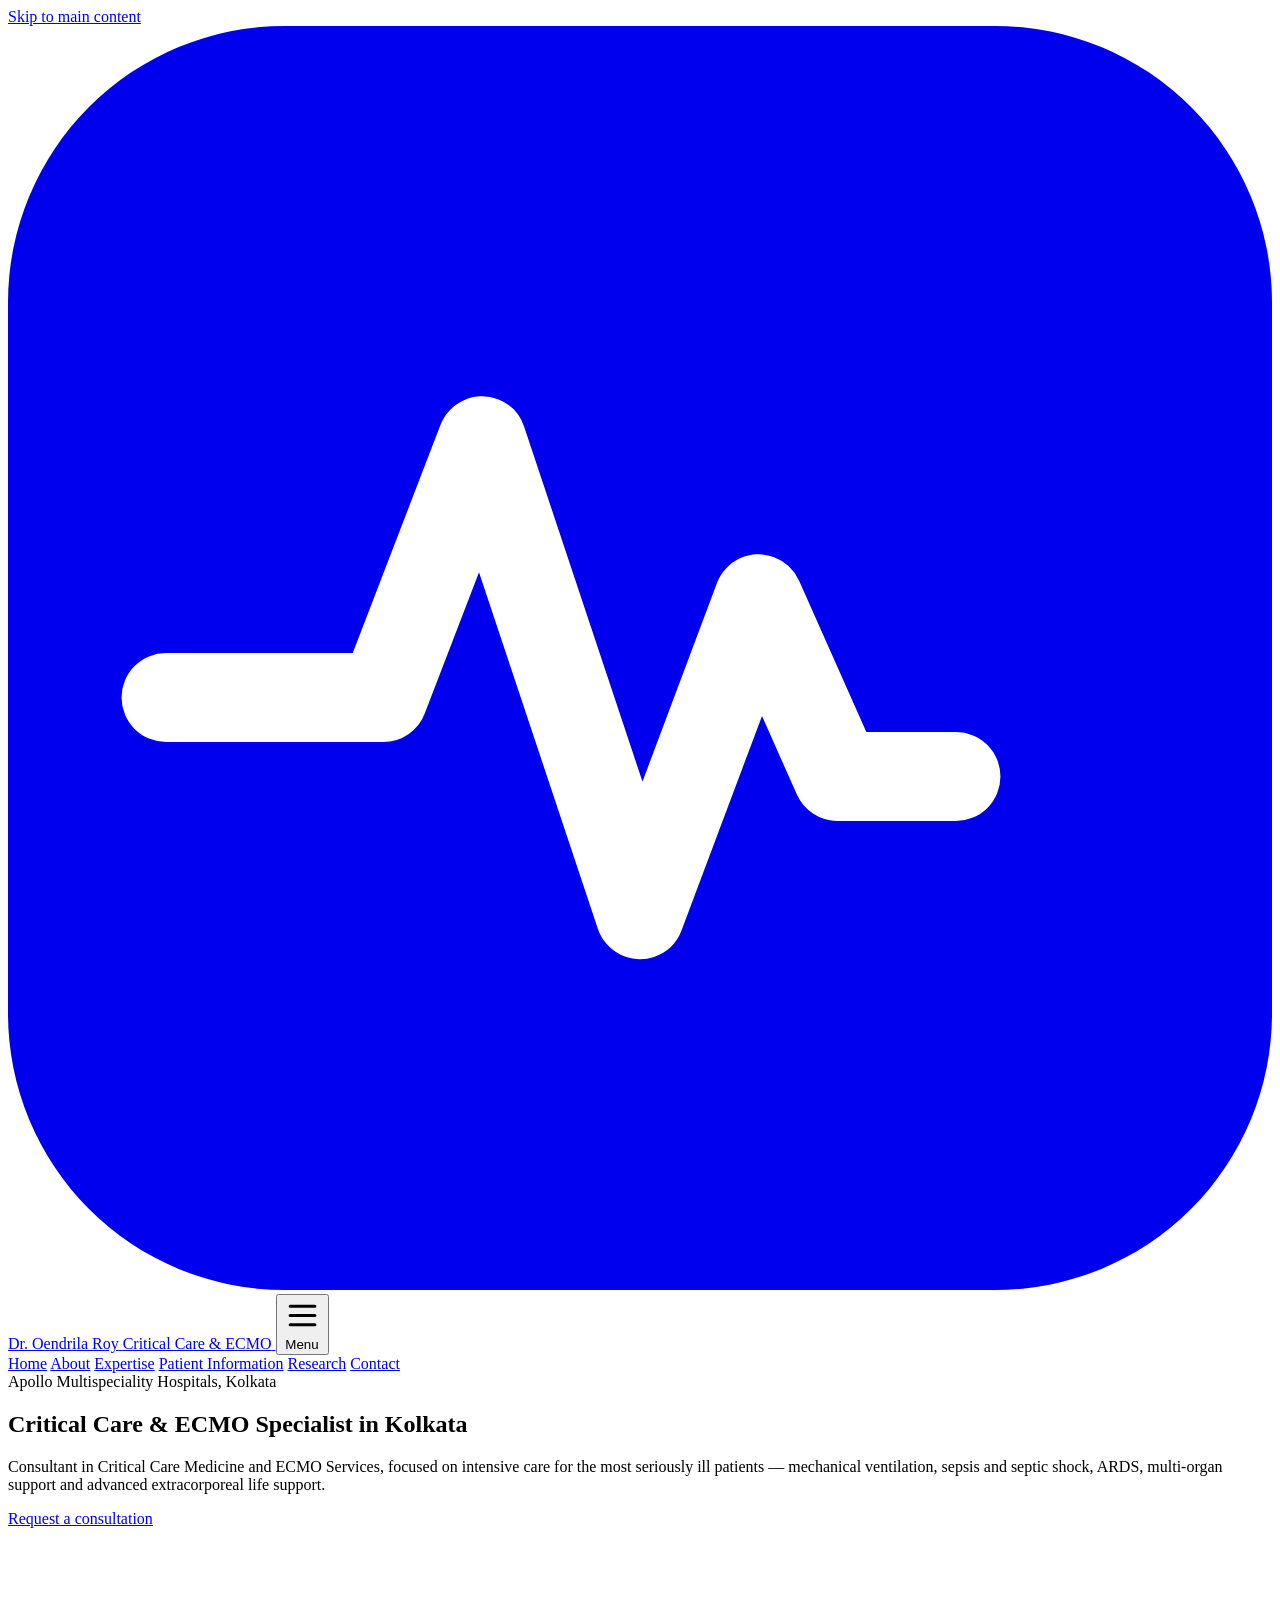
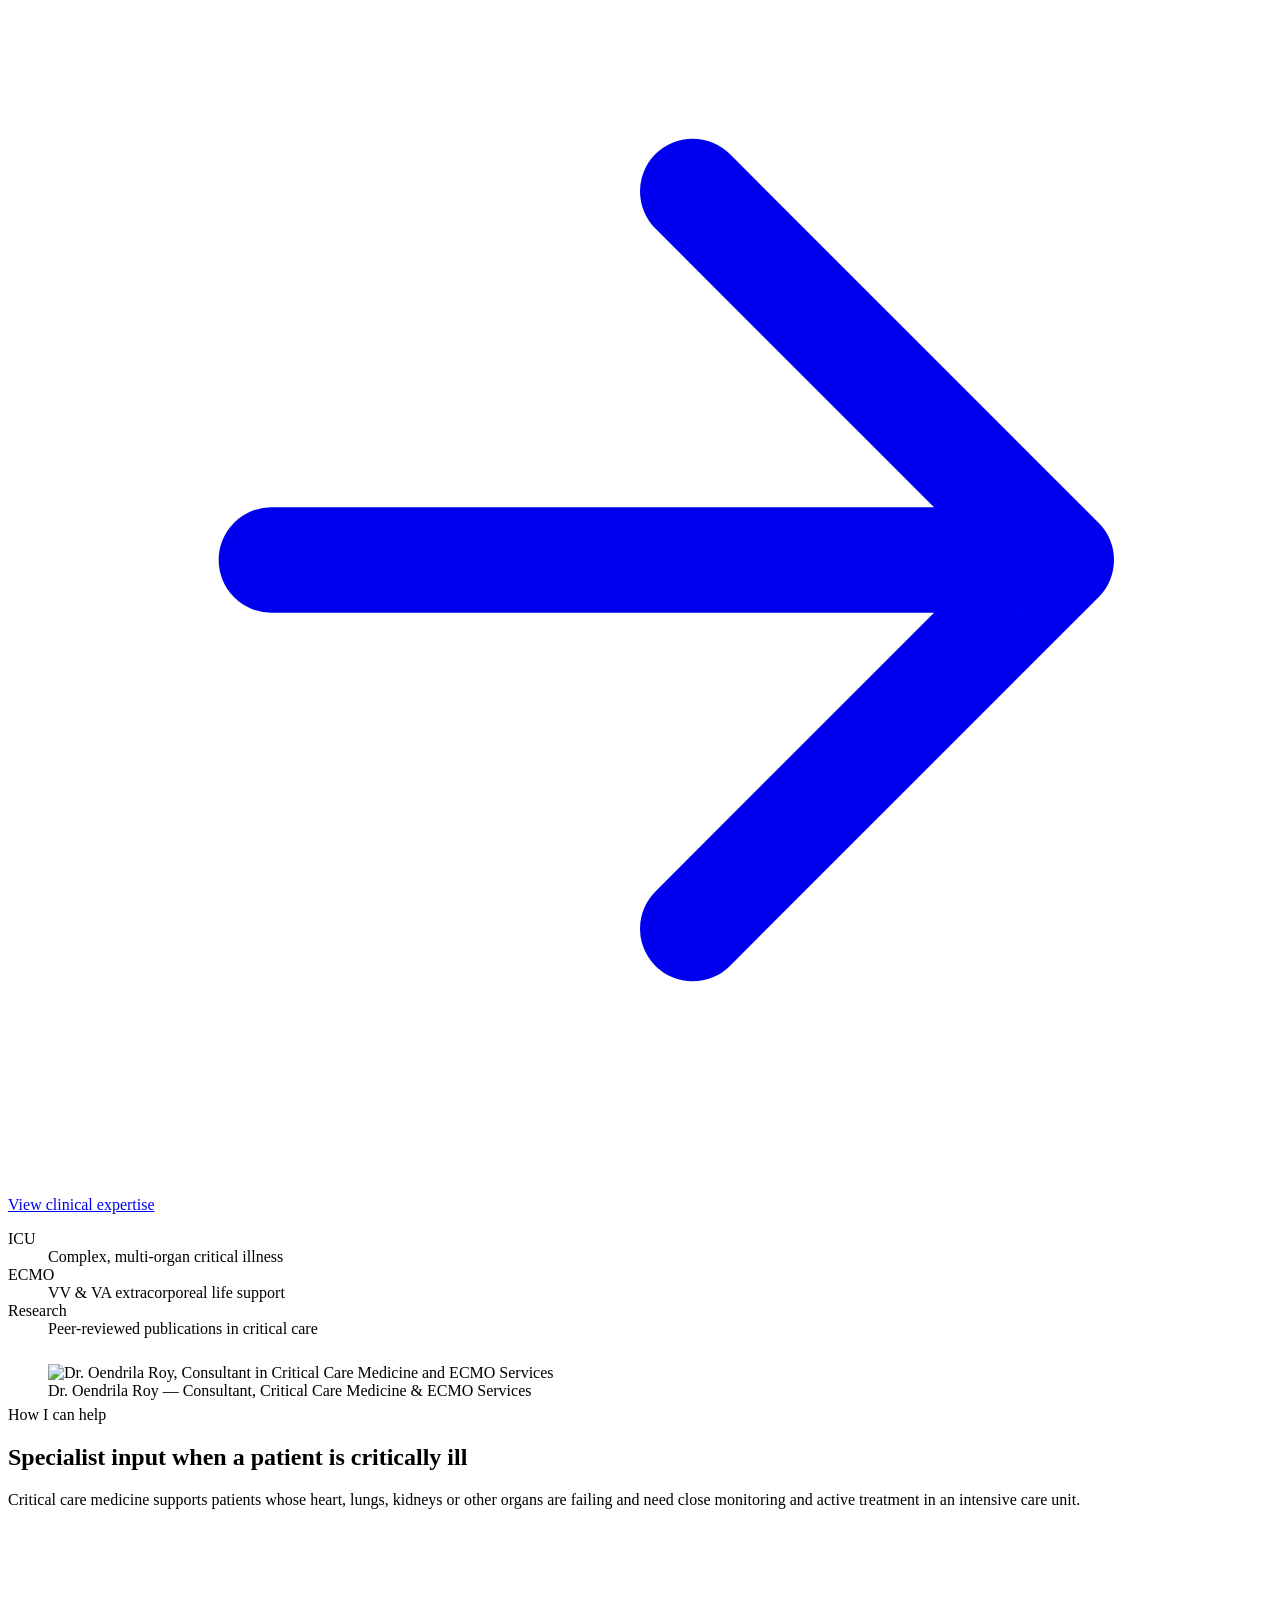
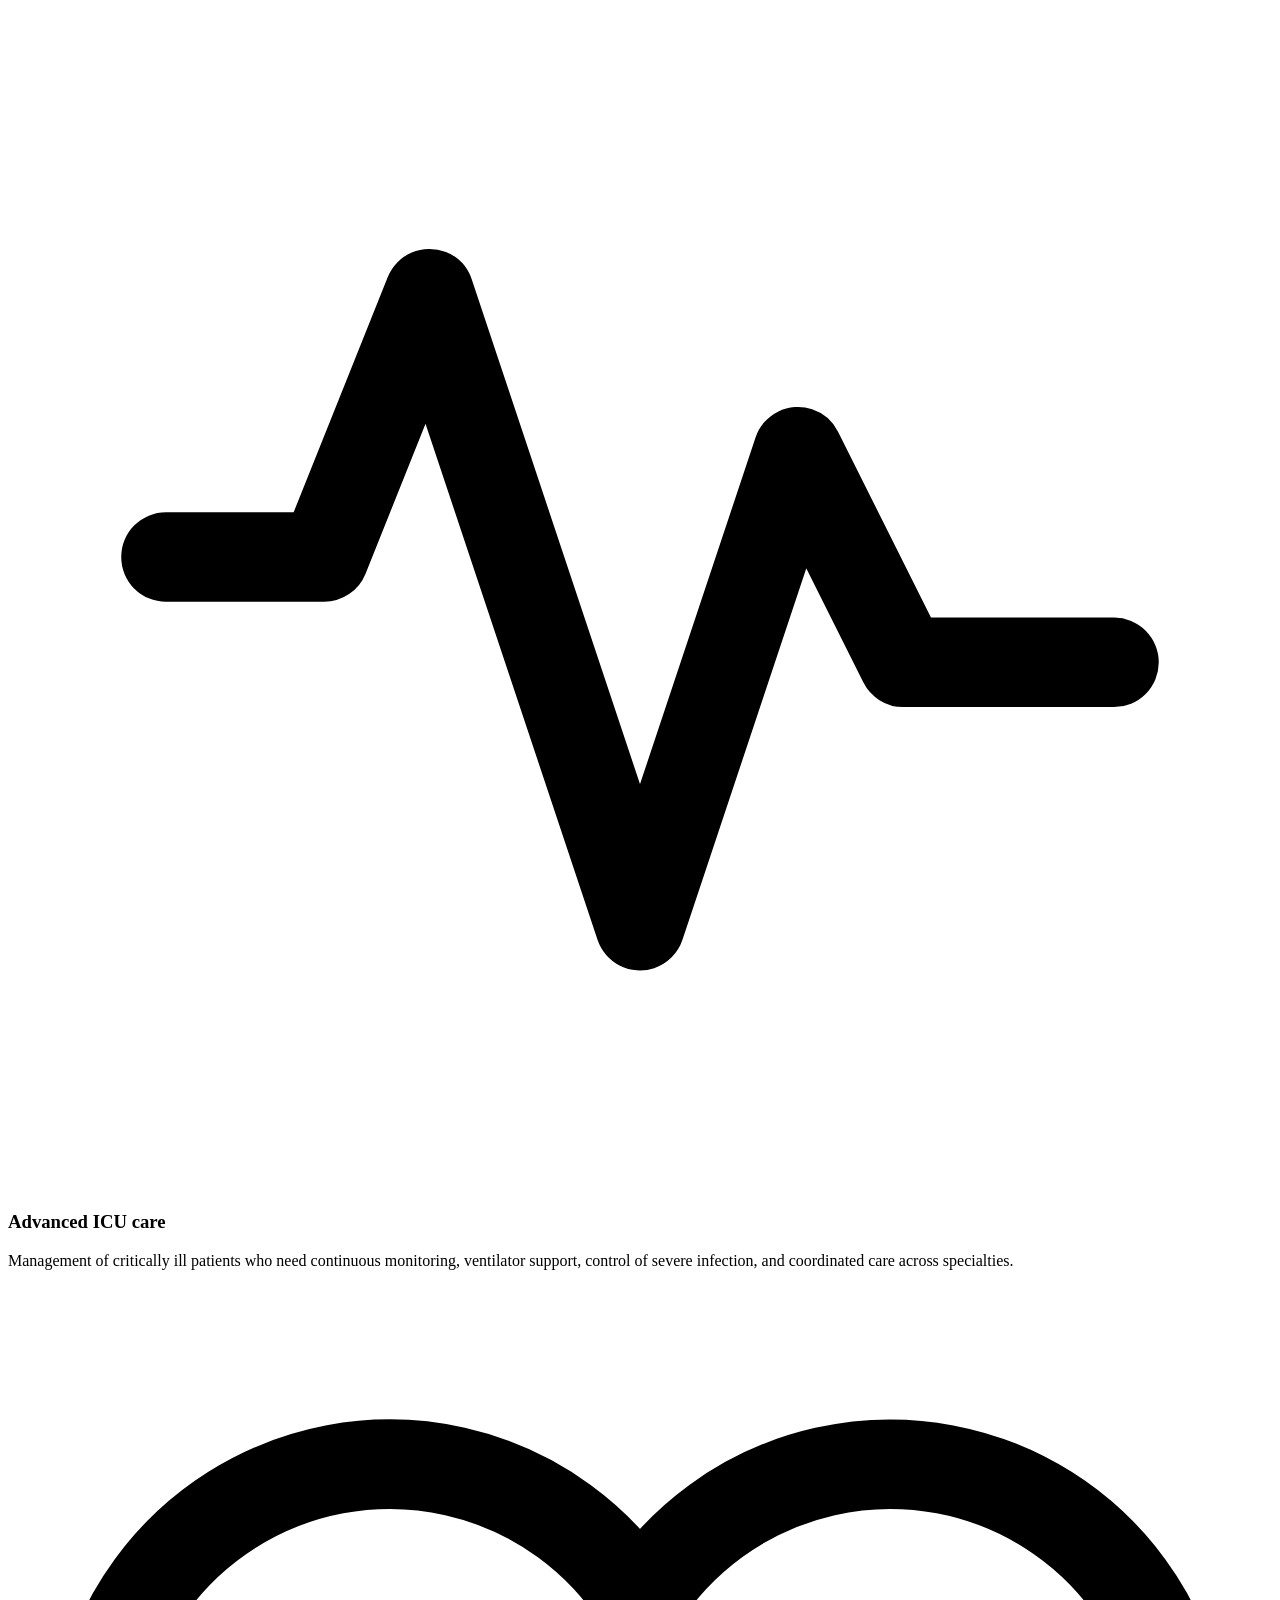
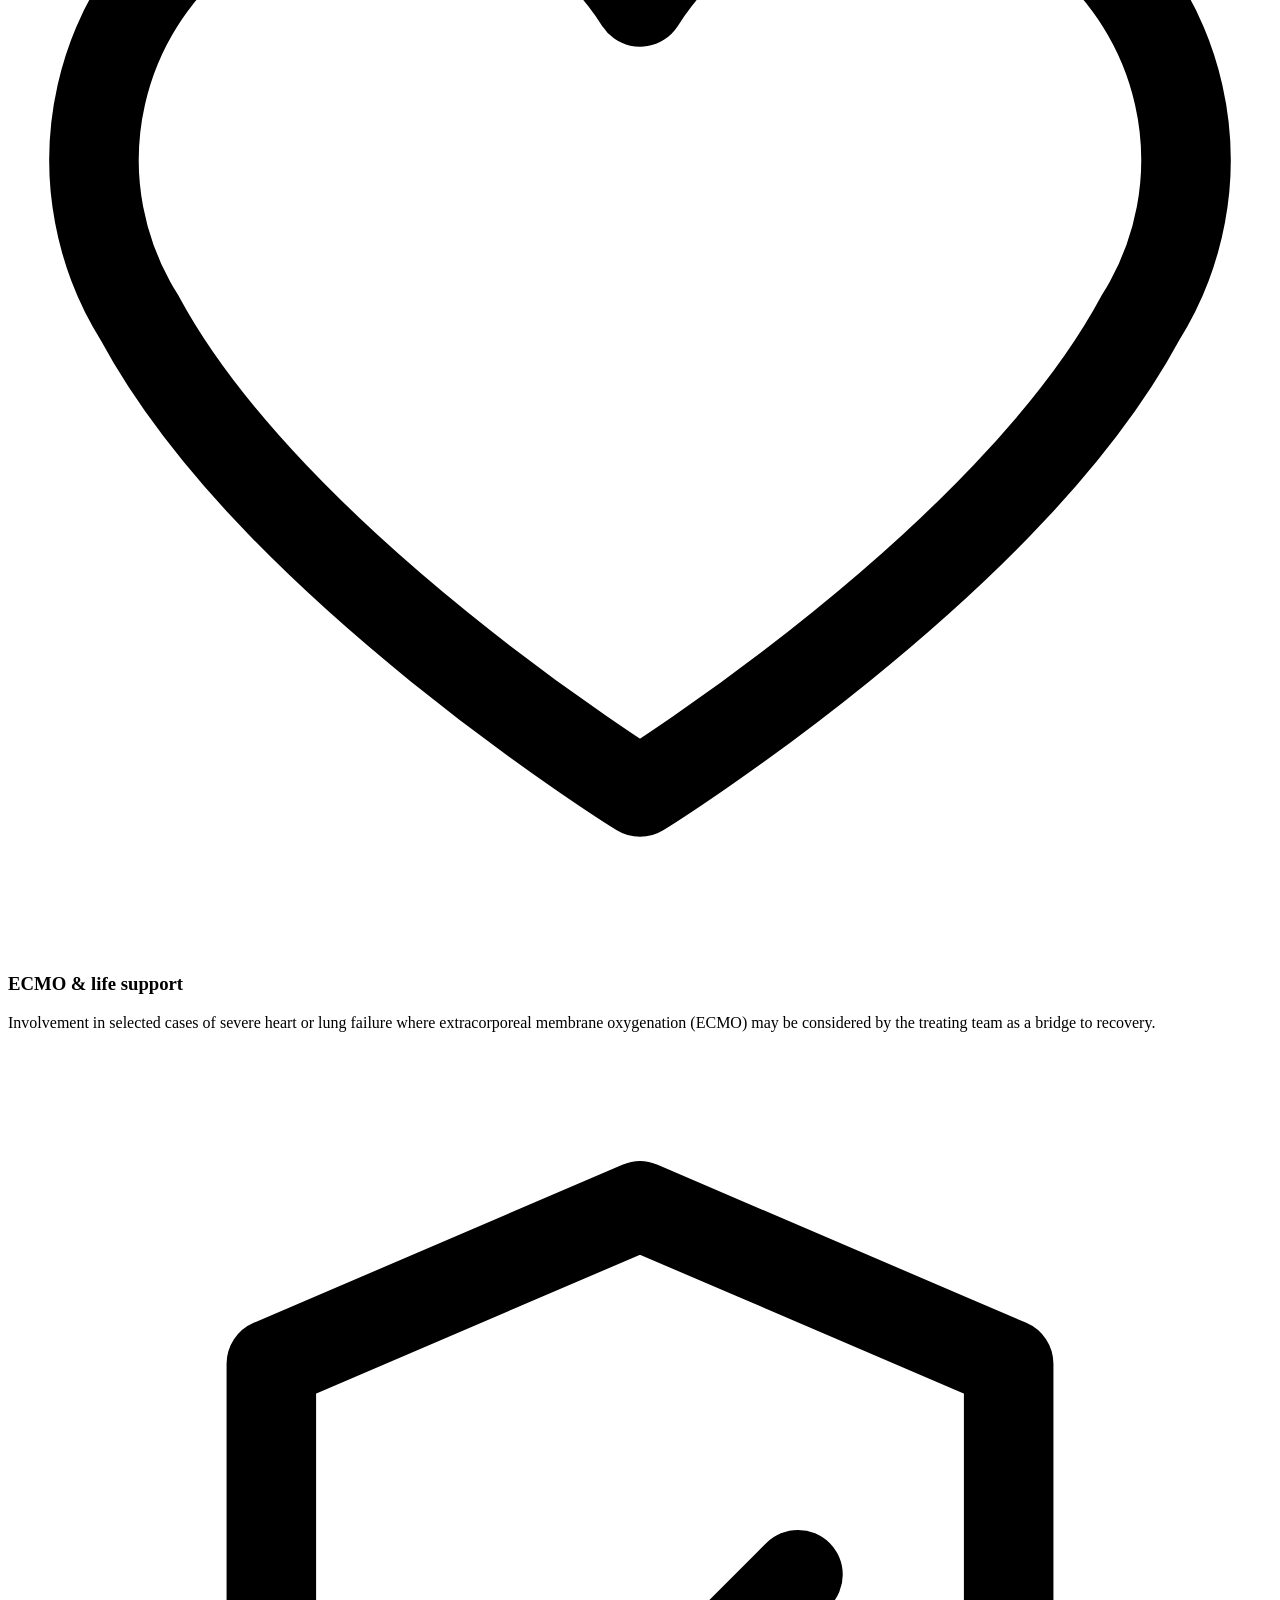
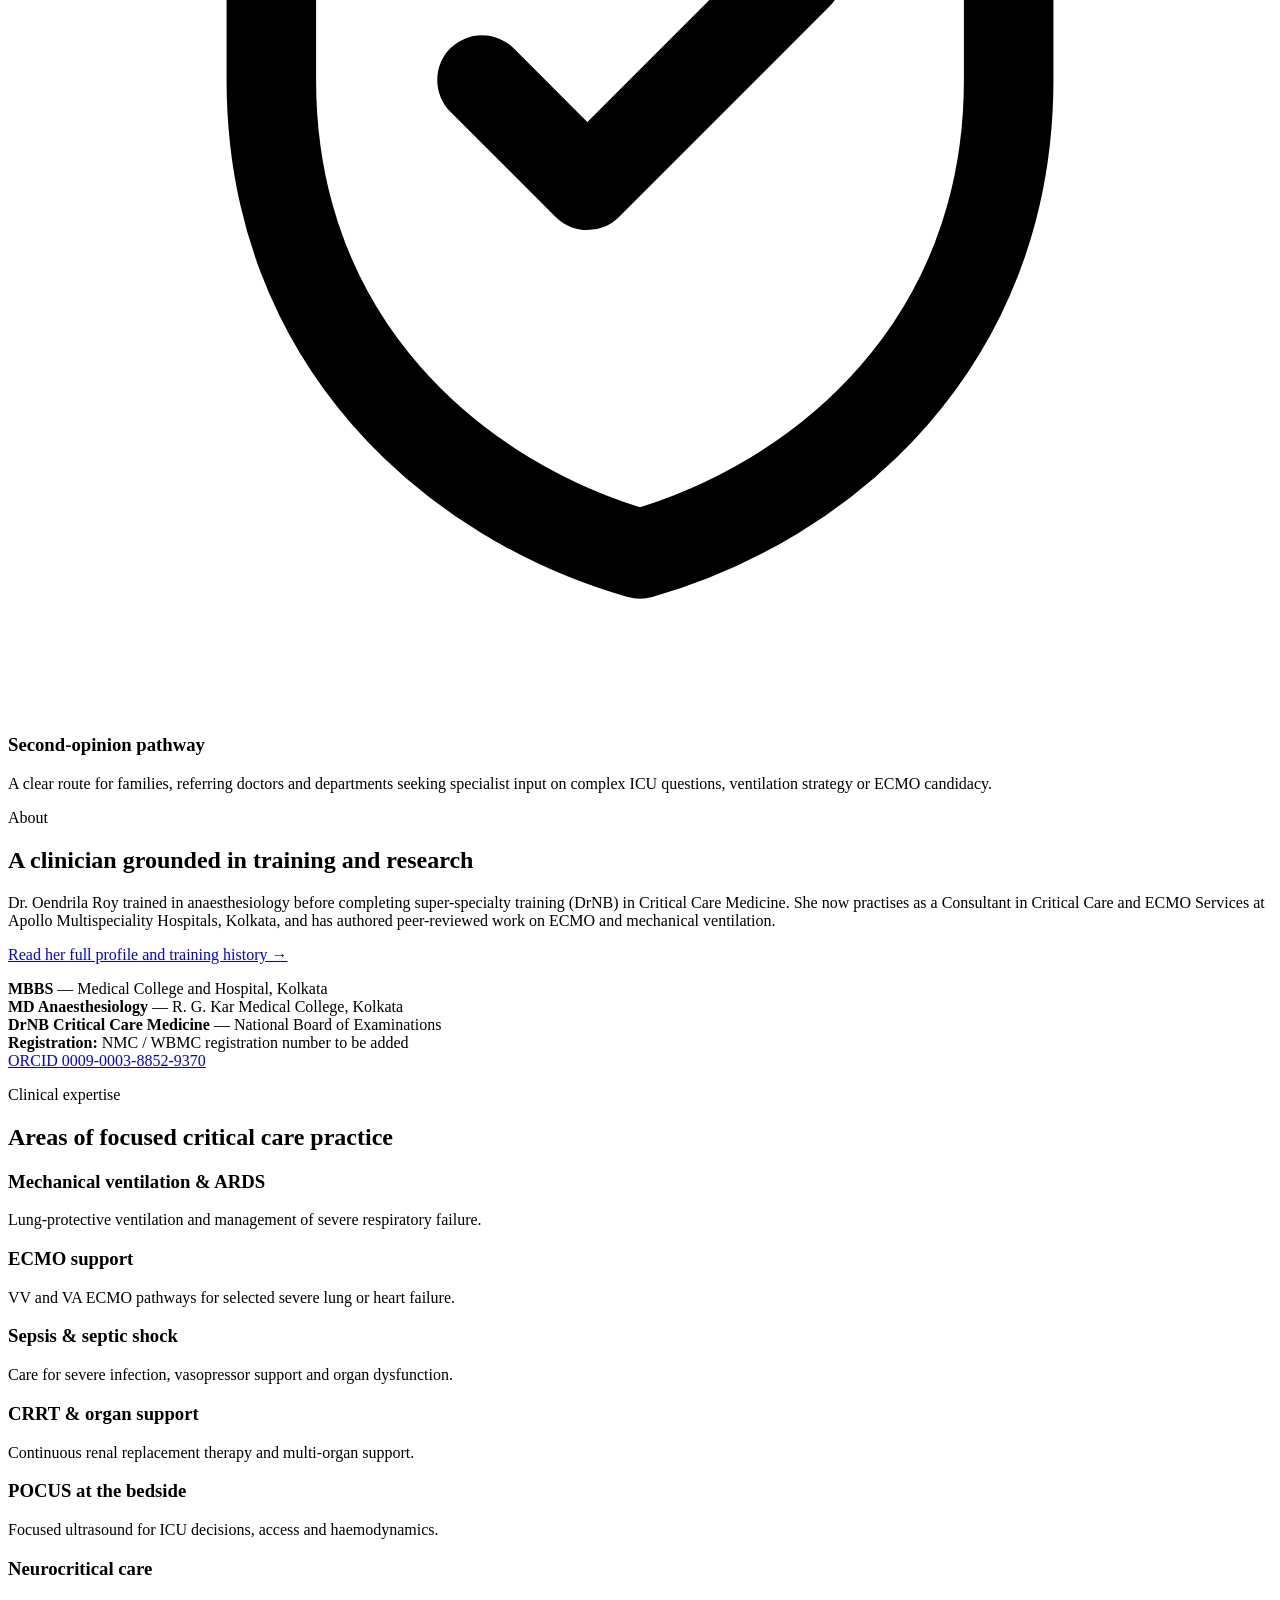
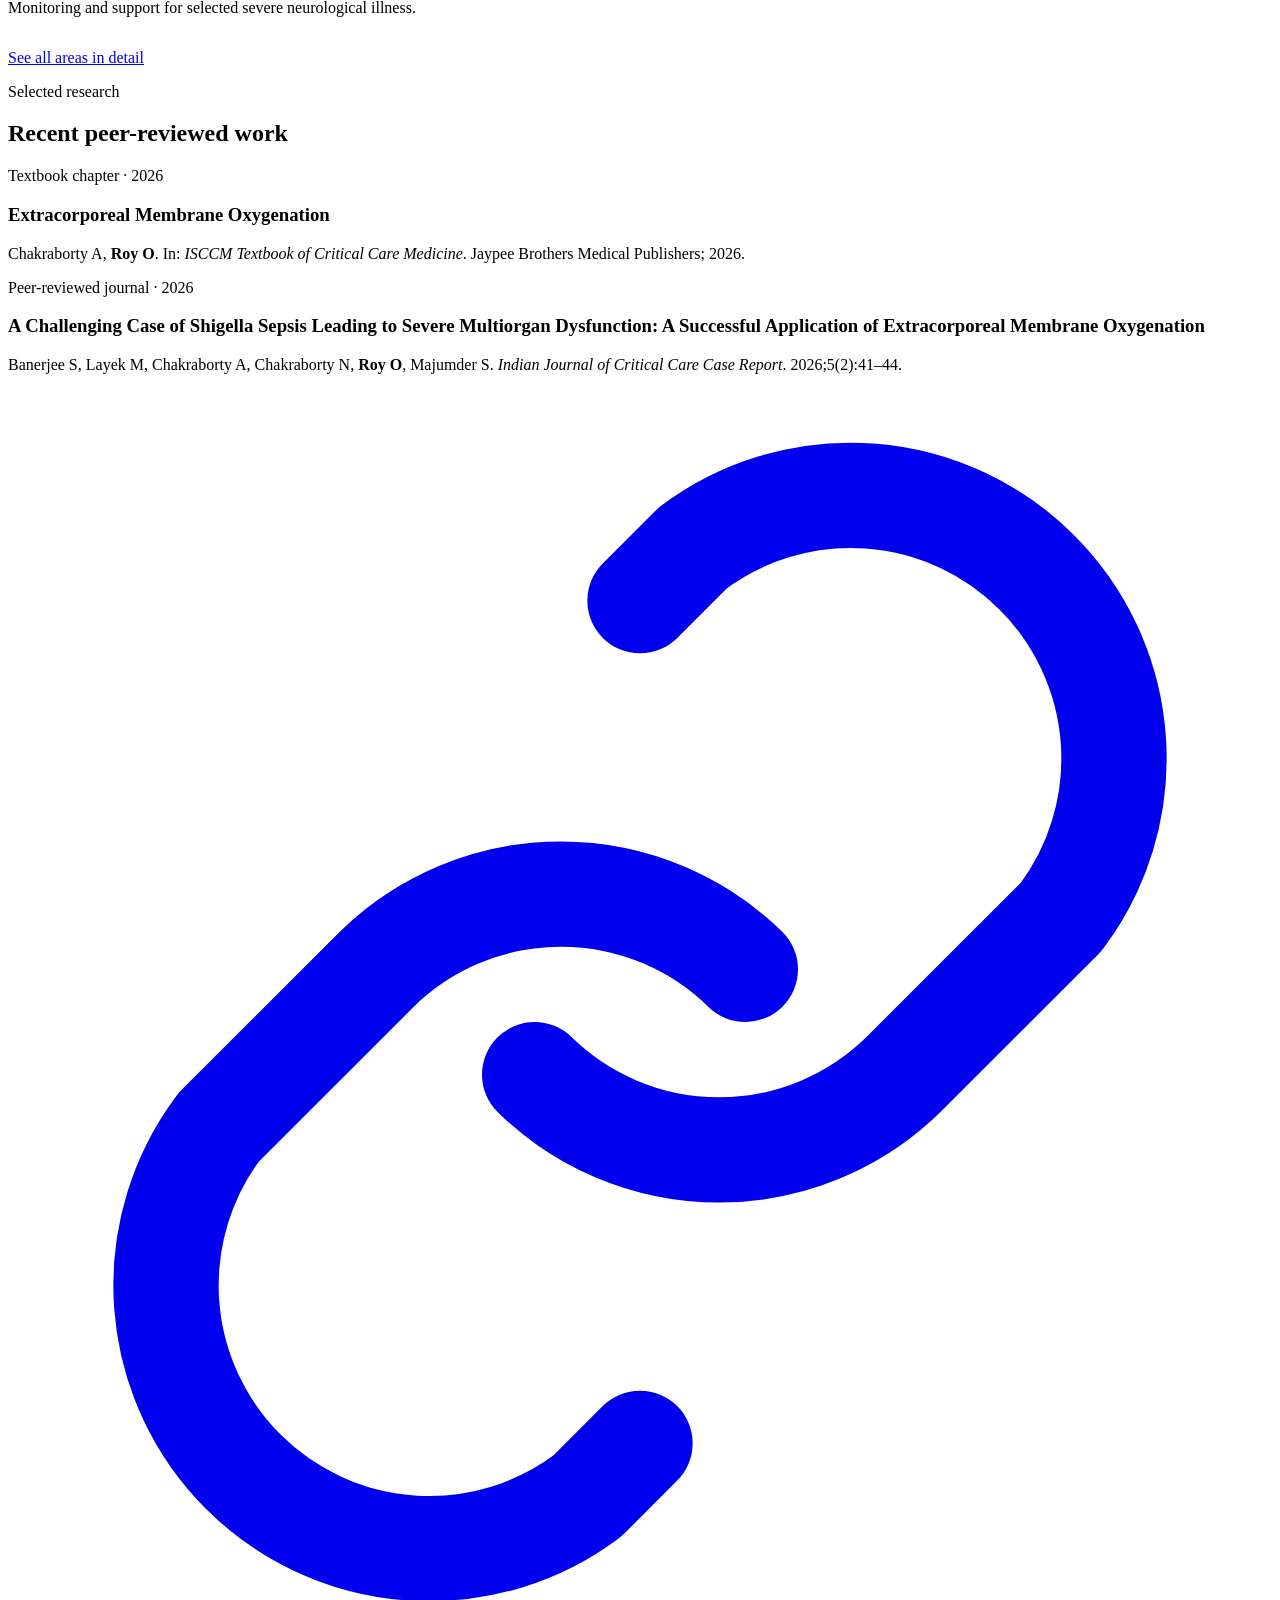
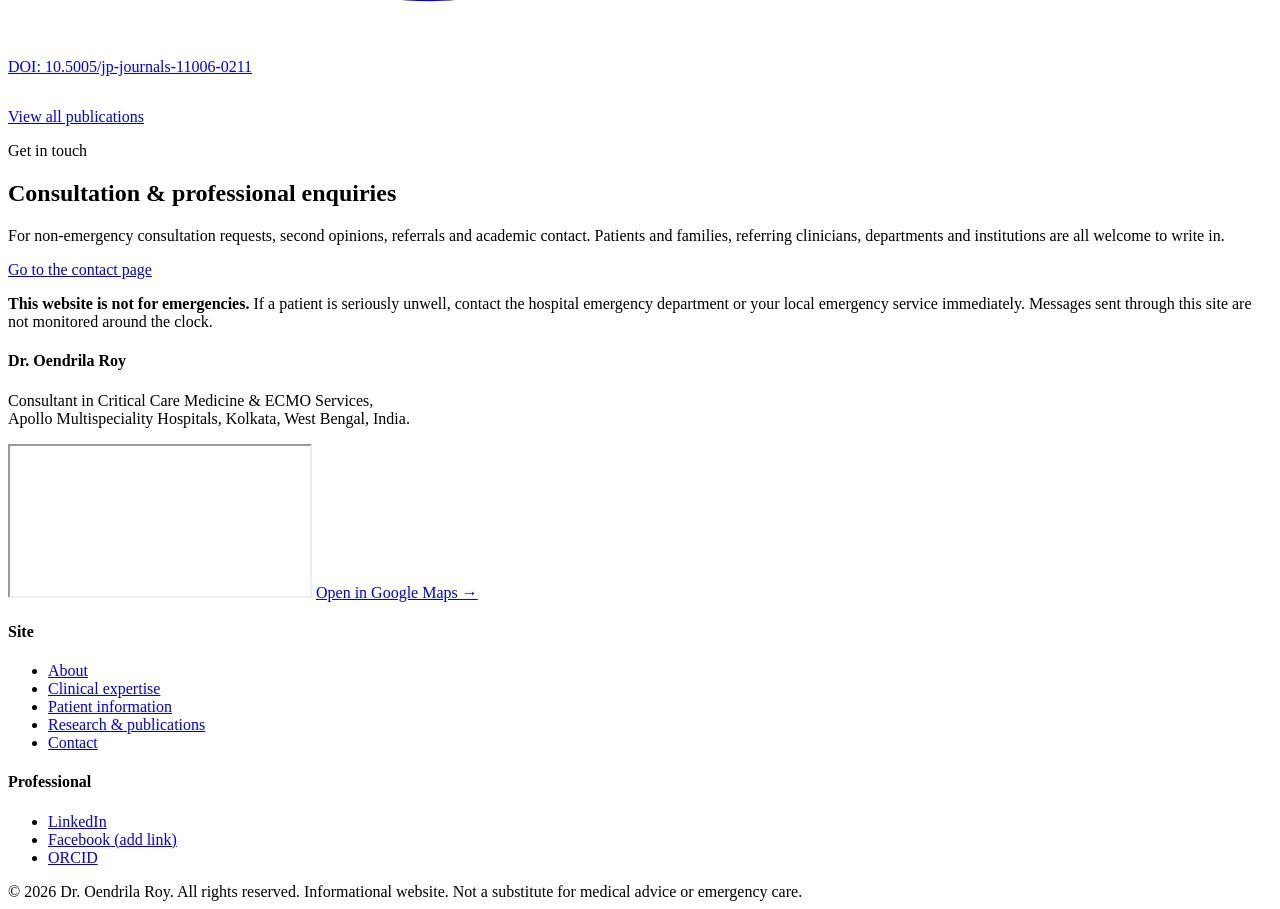
==== index.html @ b32c9c01 "Add files via upload" ====
<!doctype html>
<html lang="en-IN">
  <head>
    <meta charset="utf-8" />
    <meta name="viewport" content="width=device-width, initial-scale=1" />

    <title>Dr. Oendrila Roy | Critical Care &amp; ECMO Specialist in Kolkata</title>
    <meta
      name="description"
      content="Dr. Oendrila Roy is a Consultant in Critical Care Medicine and ECMO Services at Apollo Multispeciality Hospitals, Kolkata. Expertise in ICU care, mechanical ventilation, ECMO, sepsis, ARDS and multi-organ support."
    />
    <meta
      name="keywords"
      content="Critical Care Specialist Kolkata, ECMO Specialist Kolkata, ICU Specialist Kolkata, Intensivist Kolkata, Mechanical Ventilation Kolkata, Sepsis Specialist Kolkata, ARDS Kolkata, Dr Oendrila Roy"
    />
    <meta name="author" content="Dr. Oendrila Roy" />
    <meta name="robots" content="index, follow, max-image-preview:large" />
    <meta name="theme-color" content="#0f4c5c" />

    <link rel="canonical" href="https://droendrilaroy.github.io/" />
    <meta property="og:type" content="website" />
    <meta
      property="og:title"
      content="Dr. Oendrila Roy | Critical Care &amp; ECMO Specialist in Kolkata"
    />
    <meta
      property="og:description"
      content="Consultant in Critical Care Medicine and ECMO Services at Apollo Multispeciality Hospitals, Kolkata."
    />
    <meta property="og:url" content="https://droendrilaroy.github.io/" />
    <meta property="og:image" content="https://droendrilaroy.github.io/assets/img/portrait.jpg" />
    <meta property="og:image:alt" content="Portrait of Dr. Oendrila Roy" />
    <meta name="twitter:card" content="summary_large_image" />

    <link rel="icon" href="assets/img/favicon.svg" type="image/svg+xml" />
    <link rel="apple-touch-icon" href="assets/img/favicon.svg" />

    <link rel="preconnect" href="https://fonts.googleapis.com" />
    <link rel="preconnect" href="https://fonts.gstatic.com" crossorigin />
    <link
      href="https://fonts.googleapis.com/css2?family=Inter:wght@400;500;600;700&family=Spectral:ital,wght@0,300;0,400;0,500;0,600;1,400&display=swap"
      rel="stylesheet"
    />
    <link rel="stylesheet" href="assets/css/styles.css" />
    <script>
      document.documentElement.classList.add('js');
    </script>

    <script type="application/ld+json">
      {
        "@context": "https://schema.org",
        "@graph": [
          {
            "@type": "Physician",
            "@id": "https://droendrilaroy.github.io/#physician",
            "name": "Dr. Oendrila Roy",
            "honorificPrefix": "Dr.",
            "jobTitle": "Consultant, Critical Care Medicine & ECMO Services",
            "medicalSpecialty": [
              "Critical Care Medicine",
              "Intensive Care Medicine",
              "Anesthesiology"
            ],
            "description": "Consultant in Critical Care Medicine and ECMO Services in Kolkata with expertise in ICU care, mechanical ventilation, ECMO, ARDS, sepsis and multi-organ support.",
            "url": "https://droendrilaroy.github.io/",
            "address": {
              "@type": "PostalAddress",
              "addressLocality": "Kolkata",
              "addressRegion": "West Bengal",
              "addressCountry": "IN"
            },
            "worksFor": {
              "@type": "Hospital",
              "name": "Apollo Multispeciality Hospitals, Kolkata"
            },
            "sameAs": ["https://orcid.org/0009-0003-8852-9370"]
          },
          {
            "@type": "WebSite",
            "@id": "https://droendrilaroy.github.io/#website",
            "url": "https://droendrilaroy.github.io/",
            "name": "Dr. Oendrila Roy",
            "inLanguage": "en-IN",
            "publisher": { "@id": "https://droendrilaroy.github.io/#physician" }
          }
        ]
      }
    </script>
  </head>

  <body>
    <a class="skip-link" href="#main">Skip to main content</a>

    <!-- ============================================================
         SITE HEADER — keep identical on every page.
         Only the aria-current="page" attribute changes per page.
         ============================================================ -->
    <header class="site-header">
      <div class="container site-header__inner">
        <a class="brand" href="index.html" aria-label="Dr. Oendrila Roy — home">
          <svg class="brand__mark" viewBox="0 0 64 64" aria-hidden="true">
            <rect width="64" height="64" rx="14" fill="currentColor" />
            <path d="M8 34h11l5-13 8 24 6-16 4 9h6" fill="none" stroke="#fff" stroke-width="4.5" stroke-linecap="round" stroke-linejoin="round" />
          </svg>
          <span>
            <span class="brand__name">Dr. Oendrila Roy</span>
            <span class="brand__role">Critical Care &amp; ECMO</span>
          </span>
        </a>
        <button class="nav-toggle" id="nav-toggle" aria-expanded="false" aria-controls="nav">
          <svg viewBox="0 0 24 24" fill="none" stroke="currentColor" stroke-width="2" aria-hidden="true">
            <path d="M4 6h16M4 12h16M4 18h16" stroke-linecap="round" />
          </svg>
          <span class="sr-only">Menu</span>
        </button>
        <nav class="nav" id="nav" aria-label="Primary">
          <a href="index.html" aria-current="page">Home</a>
          <a href="about.html">About</a>
          <a href="clinical-expertise.html">Expertise</a>
          <a href="patient-information.html">Patient Information</a>
          <a href="research-publications.html">Research</a>
          <a class="nav__cta" href="contact.html">Contact</a>
        </nav>
      </div>
    </header>

    <main id="main">
      <!-- HERO -->
      <section class="hero">
        <div class="parallax-layer parallax-layer--flow" data-parallax="0.18" aria-hidden="true"></div>
        <div class="container hero__inner">
          <div>
            <span class="kicker">Apollo Multispeciality Hospitals, Kolkata</span>
            <h1 class="hero__title">Critical Care &amp; ECMO Specialist in Kolkata</h1>
            <p class="hero__lead">
              Consultant in Critical Care Medicine and ECMO Services, focused on intensive
              care for the most seriously ill patients &mdash; mechanical ventilation, sepsis
              and septic shock, ARDS, multi-organ support and advanced extracorporeal life
              support.
            </p>
            <div class="hero__actions">
              <a class="btn btn--primary" href="contact.html">
                Request a consultation
                <svg viewBox="0 0 24 24" fill="none" stroke="currentColor" stroke-width="2" aria-hidden="true">
                  <path d="M5 12h14M13 5l7 7-7 7" stroke-linecap="round" stroke-linejoin="round" />
                </svg>
              </a>
              <a class="btn btn--ghost" href="clinical-expertise.html">View clinical expertise</a>
            </div>
            <dl class="hero__stats">
              <div>
                <dt>ICU</dt>
                <dd>Complex, multi-organ critical illness</dd>
              </div>
              <div>
                <dt>ECMO</dt>
                <dd>VV &amp; VA extracorporeal life support</dd>
              </div>
              <div>
                <dt>Research</dt>
                <dd>Peer-reviewed publications in critical care</dd>
              </div>
            </dl>
          </div>

          <figure class="portrait" data-parallax="-0.06">
            <img
              src="assets/img/portrait.jpg"
              width="960"
              height="1280"
              alt="Dr. Oendrila Roy, Consultant in Critical Care Medicine and ECMO Services"
              loading="eager"
              decoding="async"
            />
            <figcaption>
              Dr. Oendrila Roy &mdash; Consultant, Critical Care Medicine &amp; ECMO Services
            </figcaption>
          </figure>
        </div>
      </section>

      <!-- WHAT I DO -->
      <section class="section container">
        <div class="section-head">
          <span class="kicker">How I can help</span>
          <h2>Specialist input when a patient is critically ill</h2>
          <p>
            Critical care medicine supports patients whose heart, lungs, kidneys or other
            organs are failing and need close monitoring and active treatment in an intensive
            care unit.
          </p>
        </div>

        <div class="grid grid--3">
          <article class="card reveal">
            <svg class="card__icon" viewBox="0 0 24 24" fill="none" stroke="currentColor" stroke-width="1.7" aria-hidden="true">
              <path d="M3 12h3l2-5 4 12 3-9 2 4h4" stroke-linecap="round" stroke-linejoin="round" />
            </svg>
            <h3>Advanced ICU care</h3>
            <p>
              Management of critically ill patients who need continuous monitoring, ventilator
              support, control of severe infection, and coordinated care across specialties.
            </p>
          </article>

          <article class="card reveal">
            <svg class="card__icon" viewBox="0 0 24 24" fill="none" stroke="currentColor" stroke-width="1.7" aria-hidden="true">
              <path d="M12 21s-7-4.35-9.5-9A5.5 5.5 0 0 1 12 6a5.5 5.5 0 0 1 9.5 6c-2.5 4.65-9.5 9-9.5 9Z" stroke-linejoin="round" />
            </svg>
            <h3>ECMO &amp; life support</h3>
            <p>
              Involvement in selected cases of severe heart or lung failure where
              extracorporeal membrane oxygenation (ECMO) may be considered by the treating
              team as a bridge to recovery.
            </p>
          </article>

          <article class="card reveal">
            <svg class="card__icon" viewBox="0 0 24 24" fill="none" stroke="currentColor" stroke-width="1.7" aria-hidden="true">
              <path d="M9 12l2 2 4-4M12 3l7 3v6c0 5-3.5 8-7 9-3.5-1-7-4-7-9V6l7-3Z" stroke-linecap="round" stroke-linejoin="round" />
            </svg>
            <h3>Second-opinion pathway</h3>
            <p>
              A clear route for families, referring doctors and departments seeking specialist
              input on complex ICU questions, ventilation strategy or ECMO candidacy.
            </p>
          </article>
        </div>
      </section>

      <!-- ABOUT IN BRIEF -->
      <section class="band">
        <div class="parallax-layer parallax-layer--dots" data-parallax="0.14" aria-hidden="true"></div>
        <div class="section container">
          <div class="grid grid--2" style="align-items: center; gap: 3rem">
            <div class="prose">
              <span class="kicker">About</span>
              <h2>A clinician grounded in training and research</h2>
              <p>
                Dr. Oendrila Roy trained in anaesthesiology before completing super-specialty
                training (DrNB) in Critical Care Medicine. She now practises as a Consultant in
                Critical Care and ECMO Services at Apollo Multispeciality Hospitals, Kolkata,
                and has authored peer-reviewed work on ECMO and mechanical ventilation.
              </p>
              <p>
                <a href="about.html">Read her full profile and training history &rarr;</a>
              </p>
            </div>
            <ul class="stack" style="list-style: none; padding: 0; font-size: var(--step--1)">
              <li><strong>MBBS</strong> &mdash; Medical College and Hospital, Kolkata</li>
              <li><strong>MD Anaesthesiology</strong> &mdash; R. G. Kar Medical College, Kolkata</li>
              <li><strong>DrNB Critical Care Medicine</strong> &mdash; National Board of Examinations</li>
              <li>
                <strong>Registration:</strong>
                <span class="to-confirm">NMC / WBMC registration number to be added</span>
              </li>
              <li>
                <a href="https://orcid.org/0009-0003-8852-9370" target="_blank" rel="noopener"
                  >ORCID 0009-0003-8852-9370</a
                >
              </li>
            </ul>
          </div>
        </div>
      </section>

      <!-- EXPERTISE PREVIEW -->
      <section class="section container">
        <div class="section-head">
          <span class="kicker">Clinical expertise</span>
          <h2>Areas of focused critical care practice</h2>
        </div>
        <div class="grid grid--3">
          <article class="card reveal"><h3>Mechanical ventilation &amp; ARDS</h3><p>Lung-protective ventilation and management of severe respiratory failure.</p></article>
          <article class="card reveal"><h3>ECMO support</h3><p>VV and VA ECMO pathways for selected severe lung or heart failure.</p></article>
          <article class="card reveal"><h3>Sepsis &amp; septic shock</h3><p>Care for severe infection, vasopressor support and organ dysfunction.</p></article>
          <article class="card reveal"><h3>CRRT &amp; organ support</h3><p>Continuous renal replacement therapy and multi-organ support.</p></article>
          <article class="card reveal"><h3>POCUS at the bedside</h3><p>Focused ultrasound for ICU decisions, access and haemodynamics.</p></article>
          <article class="card reveal"><h3>Neurocritical care</h3><p>Monitoring and support for selected severe neurological illness.</p></article>
        </div>
        <p style="margin-top: 2rem">
          <a class="btn btn--ghost" href="clinical-expertise.html">See all areas in detail</a>
        </p>
      </section>

      <!-- RESEARCH HIGHLIGHT -->
      <section class="band">
        <div class="parallax-layer parallax-layer--contour" data-parallax="-0.12" aria-hidden="true"></div>
        <div class="section container">
          <div class="section-head">
            <span class="kicker">Selected research</span>
            <h2>Recent peer-reviewed work</h2>
          </div>
          <div class="pub">
            <span class="pub__type">Textbook chapter &middot; 2026</span>
            <h3>Extracorporeal Membrane Oxygenation</h3>
            <p class="pub__authors">
              Chakraborty A, <strong>Roy O</strong>. In: <em>ISCCM Textbook of Critical Care
              Medicine</em>. Jaypee Brothers Medical Publishers; 2026.
            </p>
          </div>
          <div class="pub">
            <span class="pub__type">Peer-reviewed journal &middot; 2026</span>
            <h3>
              A Challenging Case of Shigella Sepsis Leading to Severe Multiorgan Dysfunction:
              A Successful Application of Extracorporeal Membrane Oxygenation
            </h3>
            <p class="pub__authors">
              Banerjee S, Layek M, Chakraborty A, Chakraborty N, <strong>Roy O</strong>,
              Majumder S. <em>Indian Journal of Critical Care Case Report</em>. 2026;5(2):41&ndash;44.
            </p>
            <a class="pub__doi" href="https://doi.org/10.5005/jp-journals-11006-0211" target="_blank" rel="noopener">
              <svg viewBox="0 0 24 24" fill="none" stroke="currentColor" stroke-width="2" aria-hidden="true"><path d="M10 13a5 5 0 0 0 7 0l3-3a5 5 0 0 0-7-7l-1 1M14 11a5 5 0 0 0-7 0l-3 3a5 5 0 0 0 7 7l1-1" stroke-linecap="round" stroke-linejoin="round"/></svg>
              DOI: 10.5005/jp-journals-11006-0211
            </a>
          </div>
          <p style="margin-top: 2rem">
            <a class="btn btn--ghost" href="research-publications.html">View all publications</a>
          </p>
        </div>
      </section>

      <!-- CONTACT CTA + SAFETY -->
      <section class="section container">
        <div class="grid grid--2" style="gap: 3rem; align-items: start">
          <div class="prose">
            <span class="kicker">Get in touch</span>
            <h2>Consultation &amp; professional enquiries</h2>
            <p>
              For non-emergency consultation requests, second opinions, referrals and academic
              contact. Patients and families, referring clinicians, departments and
              institutions are all welcome to write in.
            </p>
            <p><a class="btn btn--primary" href="contact.html">Go to the contact page</a></p>
          </div>
          <div class="notice" role="note">
            <strong>This website is not for emergencies.</strong> If a patient is seriously
            unwell, contact the hospital emergency department or your local emergency service
            immediately. Messages sent through this site are not monitored around the clock.
          </div>
        </div>
      </section>
    </main>

    <!-- ============================================================
         SITE FOOTER — keep identical on every page.
         ============================================================ -->
    <footer class="site-footer">
      <div class="container site-footer__grid">
        <div>
          <h4>Dr. Oendrila Roy</h4>
          <p>
            Consultant in Critical Care Medicine &amp; ECMO Services,<br />
            Apollo Multispeciality Hospitals, Kolkata, West Bengal, India.
          </p>
          <div class="footer-map">
            <iframe
              title="Map — Apollo Multispeciality Hospitals, Kolkata"
              src="https://www.google.com/maps?q=Apollo%20Multispeciality%20Hospitals%2C%2058%20Canal%20Circular%20Road%2C%20Kadapara%2C%20Kolkata%20700054&output=embed"
              loading="lazy"
              referrerpolicy="no-referrer-when-downgrade"
            ></iframe>
            <a
              href="https://www.google.com/maps/search/?api=1&query=Apollo%20Multispeciality%20Hospitals%20Kolkata"
              target="_blank"
              rel="noopener"
              >Open in Google Maps &rarr;</a
            >
          </div>
        </div>
        <div>
          <h4>Site</h4>
          <ul>
            <li><a href="about.html">About</a></li>
            <li><a href="clinical-expertise.html">Clinical expertise</a></li>
            <li><a href="patient-information.html">Patient information</a></li>
            <li><a href="research-publications.html">Research &amp; publications</a></li>
            <li><a href="contact.html">Contact</a></li>
          </ul>
        </div>
        <div>
          <h4>Professional</h4>
          <ul>
            <li>
              <a href="https://www.linkedin.com/in/dr-oendrila-roy-448276230/" target="_blank" rel="noopener">LinkedIn</a>
            </li>
            <li>
              <!-- TODO: replace href with the real Facebook page URL -->
              <a href="#" class="to-confirm">Facebook (add link)</a>
            </li>
            <li>
              <a href="https://orcid.org/0009-0003-8852-9370" target="_blank" rel="noopener">ORCID</a>
            </li>
          </ul>
        </div>
      </div>
      <div class="container site-footer__bar">
        <span>&copy; 2026 Dr. Oendrila Roy. All rights reserved.</span>
        <span>Informational website. Not a substitute for medical advice or emergency care.</span>
      </div>
    </footer>

    <script>
      // Mobile navigation toggle
      (function () {
        var btn = document.getElementById('nav-toggle');
        var nav = document.getElementById('nav');
        if (btn && nav) {
          btn.addEventListener('click', function () {
            var open = nav.getAttribute('data-open') === 'true';
            nav.setAttribute('data-open', String(!open));
            btn.setAttribute('aria-expanded', String(!open));
          });
        }
      })();

      // Reveal-on-scroll (progressive enhancement; content is visible without JS,
      // and any element that never gets observed is force-shown as a failsafe).
      (function () {
        var els = [].slice.call(document.querySelectorAll('.reveal'));
        function showAll() {
          els.forEach(function (el) {
            el.classList.add('is-visible');
          });
        }
        if (!('IntersectionObserver' in window)) {
          showAll();
          return;
        }
        var io = new IntersectionObserver(
          function (entries) {
            entries.forEach(function (e) {
              if (e.isIntersecting) {
                e.target.classList.add('is-visible');
                io.unobserve(e.target);
              }
            });
          },
          { rootMargin: '0px 0px -10% 0px' },
        );
        els.forEach(function (el) {
          io.observe(el);
        });
        // Failsafe: reveal anything still hidden shortly after full load.
        window.addEventListener('load', function () {
          setTimeout(showAll, 1200);
        });
      })();

      // Parallax: translate any [data-parallax] element as its section moves
      // through the viewport. Strength is the attribute value. Honours
      // prefers-reduced-motion, throttled with requestAnimationFrame.
      (function () {
        var items = [].slice.call(document.querySelectorAll('[data-parallax]'));
        if (!items.length) return;
        var reduce = window.matchMedia('(prefers-reduced-motion: reduce)');
        var ticking = false;

        function hostOf(el) {
          return (
            el.closest('.hero, .band, .page-head, .parallax-host') || el.parentElement || el
          );
        }
        function apply() {
          ticking = false;
          var vh = window.innerHeight || document.documentElement.clientHeight;
          items.forEach(function (el) {
            if (reduce.matches) {
              el.style.transform = '';
              return;
            }
            var rect = hostOf(el).getBoundingClientRect();
            var fromCentre = (rect.top + rect.height / 2 - vh / 2) / vh; // ~ -1..1 on screen
            fromCentre = Math.max(-1.2, Math.min(1.2, fromCentre)); // clamp off-screen extremes
            var speed = parseFloat(el.getAttribute('data-parallax')) || 0.15;
            el.style.transform =
              'translate3d(0,' + (fromCentre * speed * -140).toFixed(1) + 'px,0)';
          });
        }
        function schedule() {
          if (!ticking) {
            ticking = true;
            requestAnimationFrame(apply);
          }
        }
        window.addEventListener('scroll', schedule, { passive: true });
        window.addEventListener('resize', schedule);
        reduce.addEventListener('change', apply);
        apply();
      })();
    </script>
  </body>
</html>
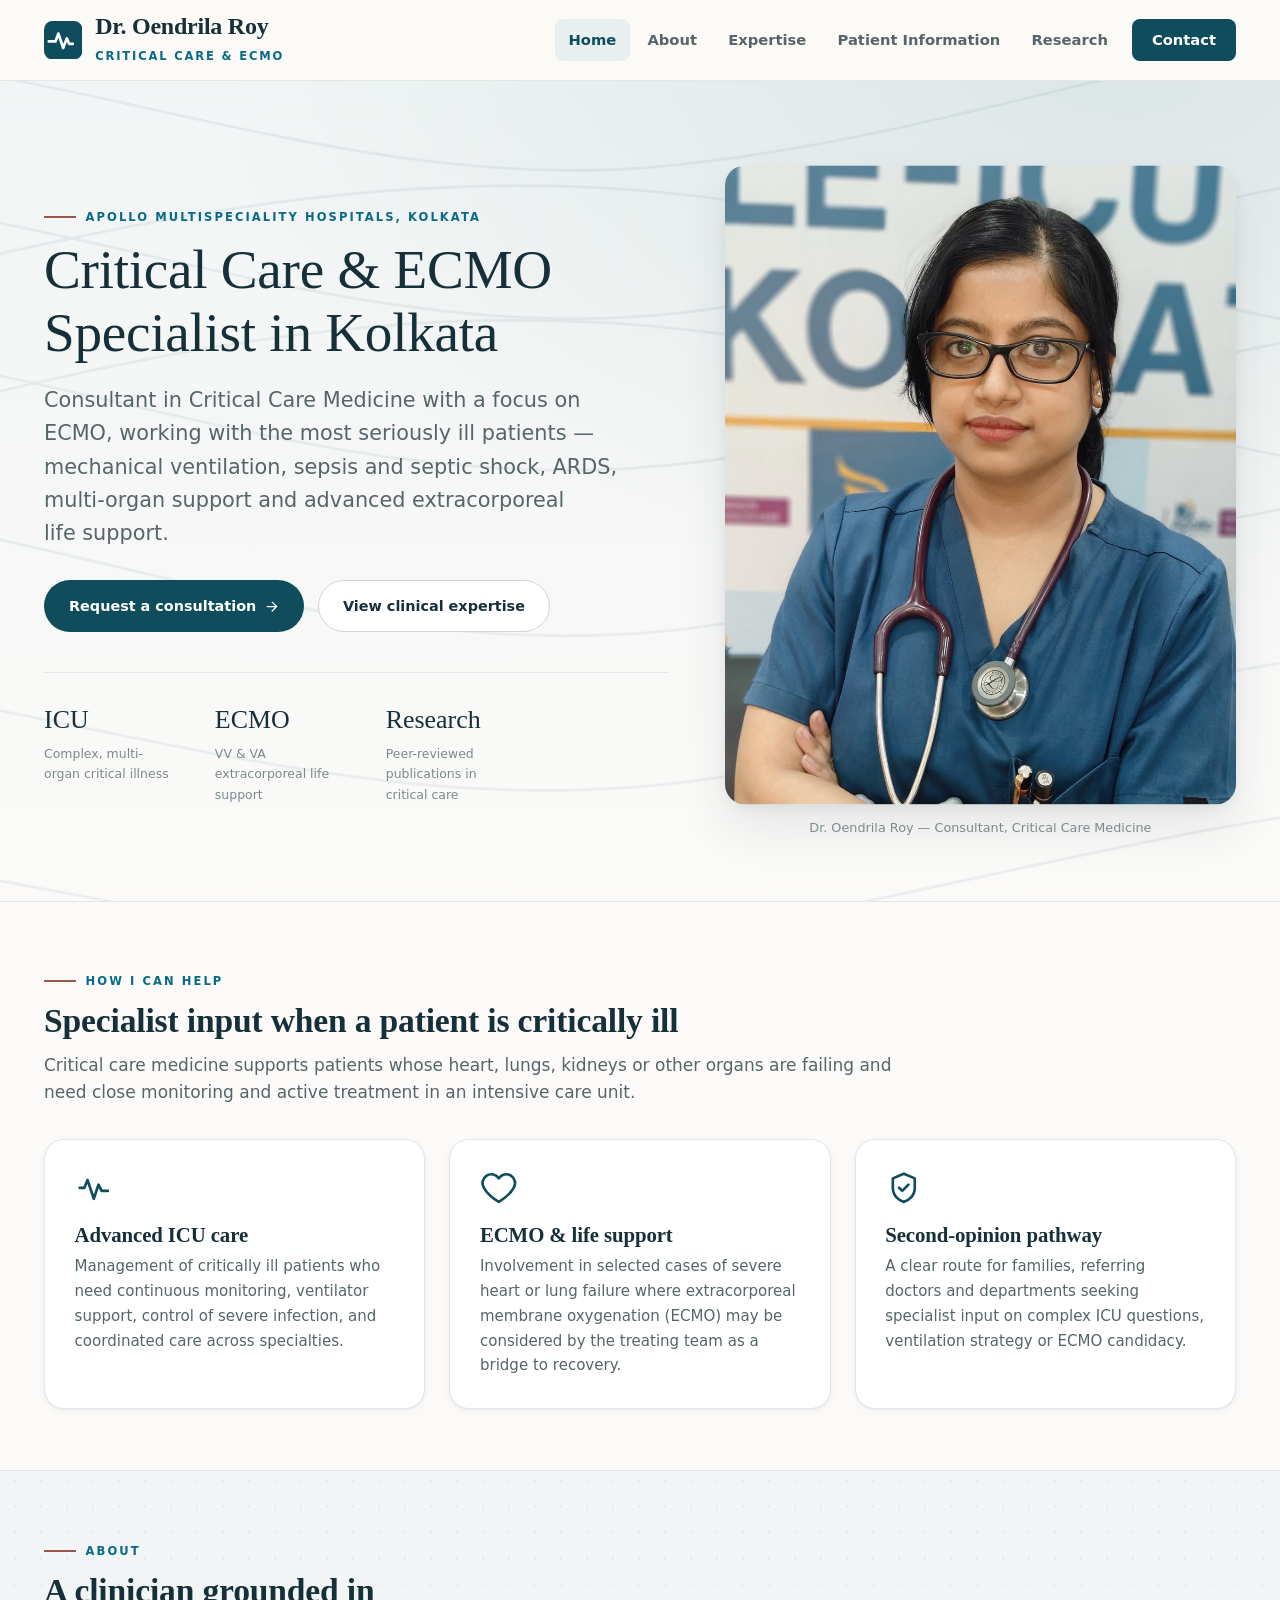
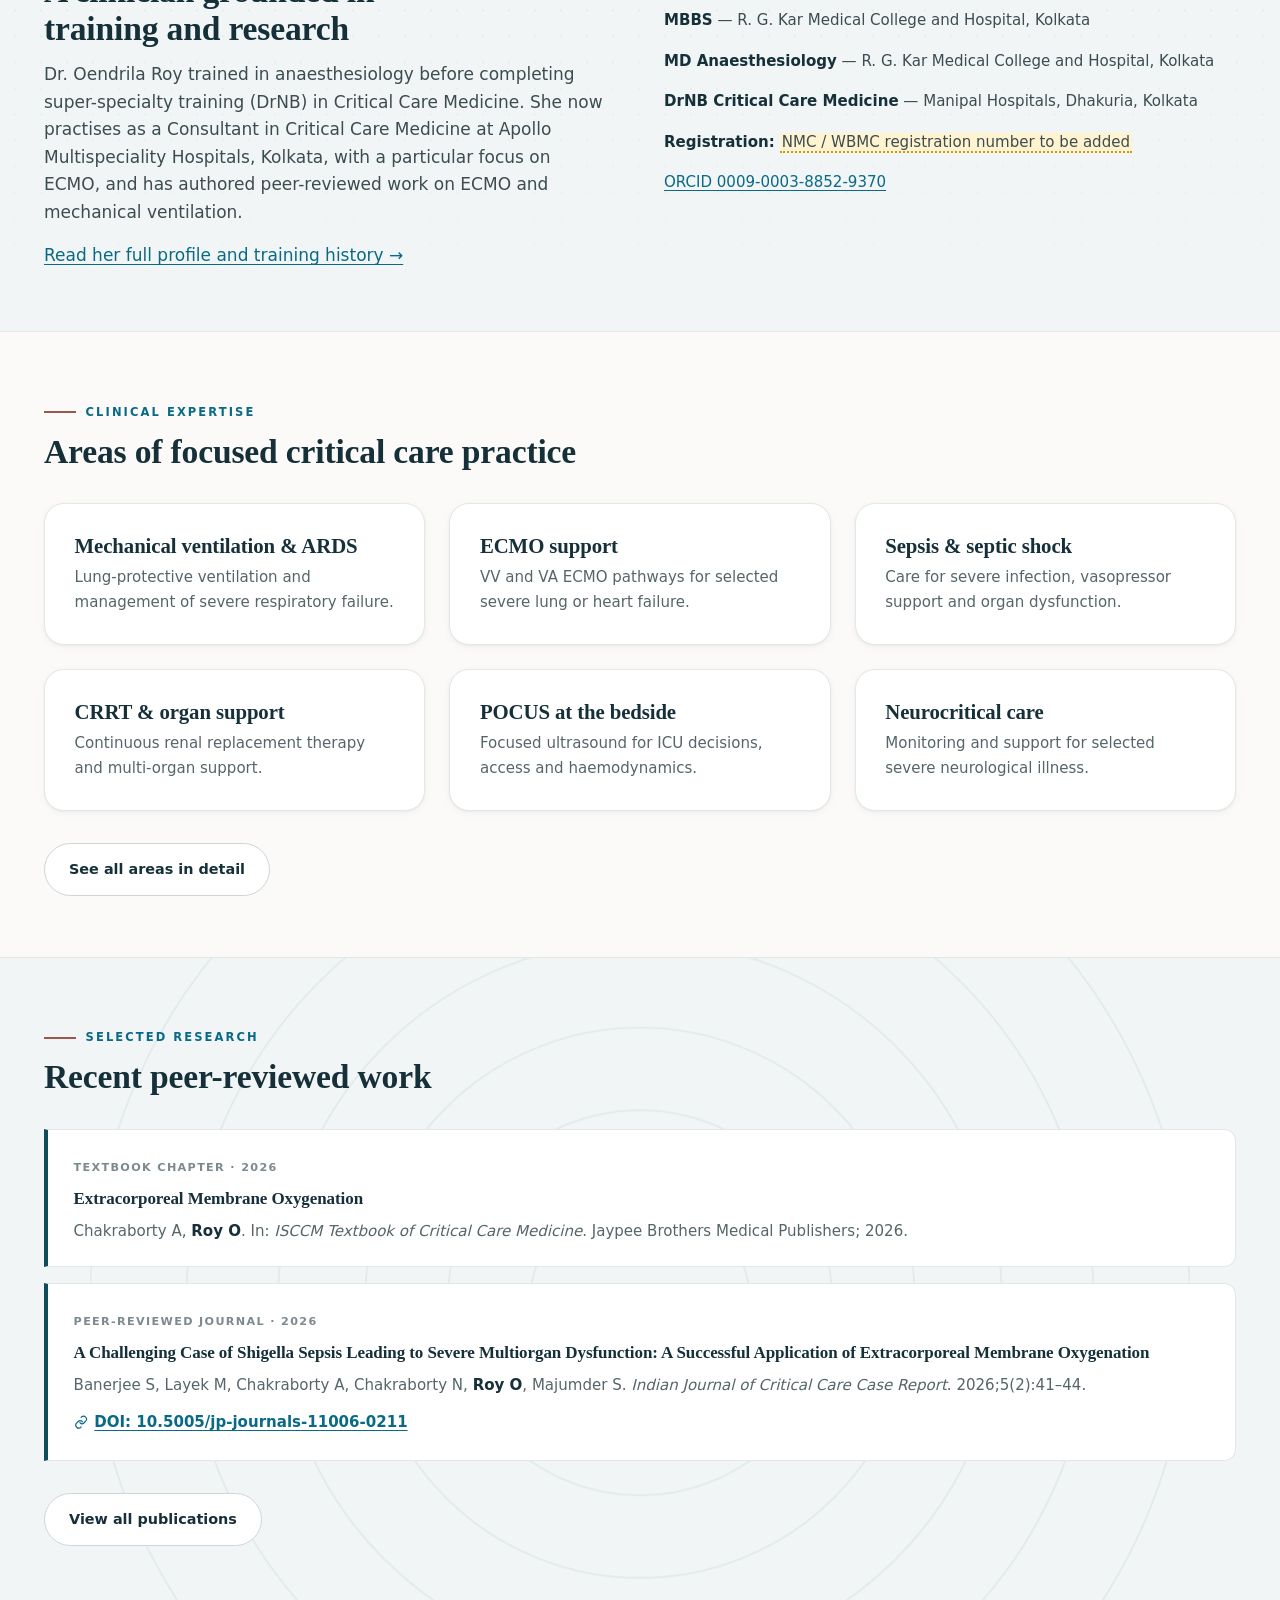
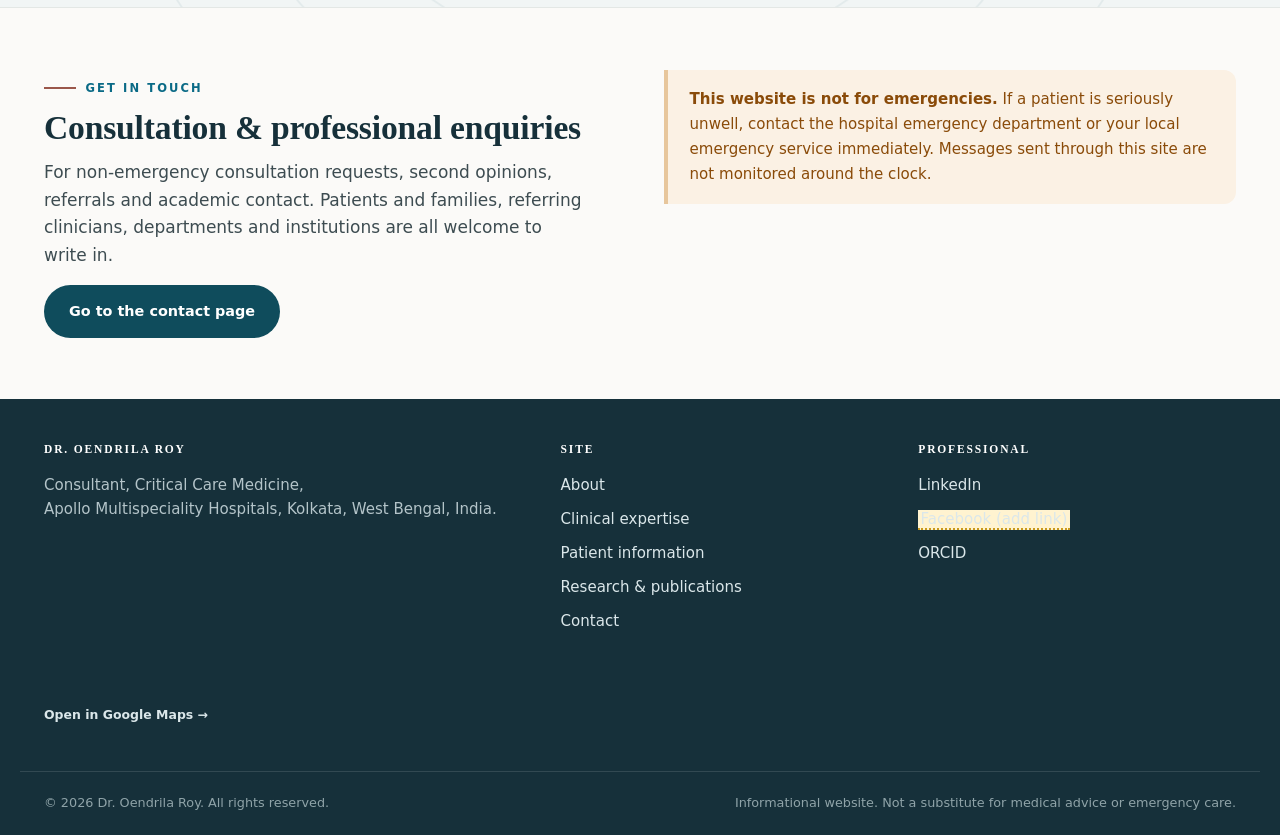
==== commit 3f8766fa: "Add files via upload" ====
--- a/index.html
+++ b/index.html
@@ -7,7 +7,7 @@
     <title>Dr. Oendrila Roy | Critical Care &amp; ECMO Specialist in Kolkata</title>
     <meta
       name="description"
-      content="Dr. Oendrila Roy is a Consultant in Critical Care Medicine and ECMO Services at Apollo Multispeciality Hospitals, Kolkata. Expertise in ICU care, mechanical ventilation, ECMO, sepsis, ARDS and multi-organ support."
+      content="Dr. Oendrila Roy is a Consultant in Critical Care Medicine at Apollo Multispeciality Hospitals, Kolkata, with a focus on ECMO. Expertise in ICU care, mechanical ventilation, ECMO, sepsis, ARDS and multi-organ support."
     />
     <meta
       name="keywords"
@@ -25,7 +25,7 @@
     />
     <meta
       property="og:description"
-      content="Consultant in Critical Care Medicine and ECMO Services at Apollo Multispeciality Hospitals, Kolkata."
+      content="Consultant in Critical Care Medicine at Apollo Multispeciality Hospitals, Kolkata, with a focus on ECMO."
     />
     <meta property="og:url" content="https://droendrilaroy.github.io/" />
     <meta property="og:image" content="https://droendrilaroy.github.io/assets/img/portrait.jpg" />
@@ -55,13 +55,13 @@
             "@id": "https://droendrilaroy.github.io/#physician",
             "name": "Dr. Oendrila Roy",
             "honorificPrefix": "Dr.",
-            "jobTitle": "Consultant, Critical Care Medicine & ECMO Services",
+            "jobTitle": "Consultant, Critical Care Medicine",
             "medicalSpecialty": [
               "Critical Care Medicine",
               "Intensive Care Medicine",
               "Anesthesiology"
             ],
-            "description": "Consultant in Critical Care Medicine and ECMO Services in Kolkata with expertise in ICU care, mechanical ventilation, ECMO, ARDS, sepsis and multi-organ support.",
+            "description": "Consultant in Critical Care Medicine at Apollo Multispeciality Hospitals, Kolkata, with expertise in ICU care, mechanical ventilation, ECMO, ARDS, sepsis and multi-organ support.",
             "url": "https://droendrilaroy.github.io/",
             "address": {
               "@type": "PostalAddress",
@@ -73,7 +73,10 @@
               "@type": "Hospital",
               "name": "Apollo Multispeciality Hospitals, Kolkata"
             },
-            "sameAs": ["https://orcid.org/0009-0003-8852-9370"]
+            "sameAs": [
+              "https://orcid.org/0009-0003-8852-9370",
+              "https://www.linkedin.com/in/dr-oendrila-roy-448276230/"
+            ]
           },
           {
             "@type": "WebSite",
@@ -133,8 +136,8 @@
             <span class="kicker">Apollo Multispeciality Hospitals, Kolkata</span>
             <h1 class="hero__title">Critical Care &amp; ECMO Specialist in Kolkata</h1>
             <p class="hero__lead">
-              Consultant in Critical Care Medicine and ECMO Services, focused on intensive
-              care for the most seriously ill patients &mdash; mechanical ventilation, sepsis
+              Consultant in Critical Care Medicine with a focus on ECMO, working with the
+              most seriously ill patients &mdash; mechanical ventilation, sepsis
               and septic shock, ARDS, multi-organ support and advanced extracorporeal life
               support.
             </p>
@@ -168,12 +171,13 @@
               src="assets/img/portrait.jpg"
               width="960"
               height="1280"
-              alt="Dr. Oendrila Roy, Consultant in Critical Care Medicine and ECMO Services"
+              alt="Dr. Oendrila Roy, Consultant in Critical Care Medicine"
               loading="eager"
               decoding="async"
+              draggable="false"
             />
             <figcaption>
-              Dr. Oendrila Roy &mdash; Consultant, Critical Care Medicine &amp; ECMO Services
+              Dr. Oendrila Roy &mdash; Consultant, Critical Care Medicine
             </figcaption>
           </figure>
         </div>
@@ -239,17 +243,18 @@
               <p>
                 Dr. Oendrila Roy trained in anaesthesiology before completing super-specialty
                 training (DrNB) in Critical Care Medicine. She now practises as a Consultant in
-                Critical Care and ECMO Services at Apollo Multispeciality Hospitals, Kolkata,
-                and has authored peer-reviewed work on ECMO and mechanical ventilation.
+                Critical Care Medicine at Apollo Multispeciality Hospitals, Kolkata, with a
+                particular focus on ECMO, and has authored peer-reviewed work on ECMO and
+                mechanical ventilation.
               </p>
               <p>
                 <a href="about.html">Read her full profile and training history &rarr;</a>
               </p>
             </div>
             <ul class="stack" style="list-style: none; padding: 0; font-size: var(--step--1)">
-              <li><strong>MBBS</strong> &mdash; Medical College and Hospital, Kolkata</li>
-              <li><strong>MD Anaesthesiology</strong> &mdash; R. G. Kar Medical College, Kolkata</li>
-              <li><strong>DrNB Critical Care Medicine</strong> &mdash; National Board of Examinations</li>
+              <li><strong>MBBS</strong> &mdash; R. G. Kar Medical College and Hospital, Kolkata</li>
+              <li><strong>MD Anaesthesiology</strong> &mdash; R. G. Kar Medical College and Hospital, Kolkata</li>
+              <li><strong>DrNB Critical Care Medicine</strong> &mdash; Manipal Hospitals, Dhakuria, Kolkata</li>
               <li>
                 <strong>Registration:</strong>
                 <span class="to-confirm">NMC / WBMC registration number to be added</span>
@@ -350,7 +355,7 @@
         <div>
           <h4>Dr. Oendrila Roy</h4>
           <p>
-            Consultant in Critical Care Medicine &amp; ECMO Services,<br />
+            Consultant, Critical Care Medicine,<br />
             Apollo Multispeciality Hospitals, Kolkata, West Bengal, India.
           </p>
           <div class="footer-map">
--- a/assets/css/styles.css
+++ b/assets/css/styles.css
@@ -0,0 +1,1275 @@
+/* =============================================================================
+   Dr. Oendrila Roy — site stylesheet
+   One file, no build step, no framework.
+
+   1. Design tokens          6. Components
+   2. Reset & base           7. Page sections
+   3. Layout helpers         8. Motion & parallax
+   4. Header / navigation    9. Dark theme
+   5. Footer
+   ============================================================================= */
+
+/* 1. DESIGN TOKENS ---------------------------------------------------------- */
+:root {
+  /* Brand — drawn from the portrait: petrol-teal scrubs, deep ink, warm clay */
+  --teal: #0f4c5c; /* primary */
+  --teal-deep: #0b3a47; /* pressed / deep surfaces */
+  --ink: #16303a; /* headings */
+  --clay: #9a574b; /* warm accent — used sparingly */
+  --link: #0a6a86; /* links on paper — contrast-checked (~5:1) */
+  --link-hover: #0b3a47;
+
+  /* Neutrals — warm paper ground, cool teal-tinted panels (deliberate mix) */
+  --ink-body: #3d4c51;
+  --ink-soft: #566569;
+  --ink-faint: #7c8a8e;
+  --paper: #fbfaf8; /* page background — a whisper of warmth */
+  --surface: #f1f5f5; /* cool tinted panel */
+  --surface-2: #e7efef;
+  --white: #ffffff;
+  --line: #e3e7e5;
+  --line-strong: #cdd6d5;
+
+  /* Signal (distinct from brand accent) */
+  --warn-ink: #8a4b09;
+  --warn-bg: #fbf1e4;
+  --warn-line: #e7c69c;
+
+  /* Type */
+  --font-display: 'Spectral', ui-serif, Georgia, 'Times New Roman', serif;
+  --font-sans: 'Inter', ui-sans-serif, system-ui, -apple-system, 'Segoe UI', Roboto, sans-serif;
+
+  --step--1: 0.94rem;
+  --step-0: 1.0625rem; /* 17px base */
+  --step-1: 1.3rem;
+  --step-2: 1.62rem;
+  --step-3: 2.1rem;
+  --step-4: 2.7rem;
+  --step-5: 3.45rem;
+
+  /* Spacing */
+  --space-1: 0.25rem;
+  --space-2: 0.5rem;
+  --space-3: 0.75rem;
+  --space-4: 1rem;
+  --space-5: 1.5rem;
+  --space-6: 2rem;
+  --space-7: 2.75rem;
+  --space-8: 3.85rem;
+  --space-9: 5.25rem;
+
+  /* Structure */
+  --measure: 80ch;
+  --container: 1240px;
+  --radius: 12px;
+  --radius-lg: 20px;
+  --shadow-sm: 0 1px 2px rgba(22, 48, 58, 0.05), 0 2px 8px rgba(22, 48, 58, 0.04);
+  --shadow-md: 0 4px 12px rgba(22, 48, 58, 0.06), 0 24px 48px rgba(22, 48, 58, 0.09);
+  --ring: 0 0 0 3px rgba(15, 76, 92, 0.3);
+
+  --header-h: 5rem;
+  color-scheme: light;
+}
+
+/* 2. RESET & BASE -------------------------------------------------------------- */
+*,
+*::before,
+*::after {
+  box-sizing: border-box;
+}
+* {
+  margin: 0;
+}
+html {
+  -webkit-text-size-adjust: 100%;
+  scroll-behavior: smooth;
+  scroll-padding-top: calc(var(--header-h) + 1.5rem);
+}
+body {
+  font-family: var(--font-sans);
+  font-size: var(--step-0);
+  line-height: 1.62;
+  color: var(--ink-body);
+  background: var(--paper);
+  -webkit-font-smoothing: antialiased;
+  text-rendering: optimizeLegibility;
+  min-height: 100vh;
+  display: flex;
+  flex-direction: column;
+}
+img,
+picture,
+svg {
+  display: block;
+  max-width: 100%;
+  height: auto;
+}
+a {
+  color: var(--link);
+  text-decoration-thickness: 1px;
+  text-underline-offset: 3px;
+}
+a:hover {
+  color: var(--link-hover);
+}
+h1,
+h2,
+h3,
+h4 {
+  font-family: var(--font-display);
+  color: var(--ink);
+  line-height: 1.15;
+  font-weight: 600;
+  text-wrap: balance;
+  letter-spacing: -0.005em;
+}
+h1 {
+  font-size: var(--step-4);
+  font-weight: 500;
+}
+h2 {
+  font-size: var(--step-3);
+}
+h3 {
+  font-size: var(--step-1);
+}
+p {
+  text-wrap: pretty;
+}
+ul,
+ol {
+  padding-left: 1.3rem;
+}
+strong {
+  color: var(--ink);
+  font-weight: 600;
+}
+em {
+  font-style: italic;
+}
+:focus-visible {
+  outline: none;
+  box-shadow: var(--ring);
+  border-radius: 4px;
+}
+::selection {
+  background: var(--teal);
+  color: #fff;
+}
+
+.sr-only {
+  position: absolute;
+  width: 1px;
+  height: 1px;
+  padding: 0;
+  margin: -1px;
+  overflow: hidden;
+  clip: rect(0 0 0 0);
+  white-space: nowrap;
+  border: 0;
+}
+
+/* 3. LAYOUT ------------------------------------------------------------------- */
+.container {
+  width: 100%;
+  max-width: var(--container);
+  margin-inline: auto;
+  padding-inline: 1.5rem;
+}
+.container--narrow {
+  max-width: 1000px;
+}
+.section {
+  padding-block: var(--space-8);
+}
+.section--tight {
+  padding-block: var(--space-7);
+}
+.prose {
+  max-width: var(--measure);
+}
+.prose p + p {
+  margin-top: var(--space-4);
+}
+.prose > h2 {
+  margin-top: var(--space-7);
+  margin-bottom: var(--space-3);
+}
+.prose > h3 {
+  margin-top: var(--space-6);
+  margin-bottom: var(--space-2);
+}
+/* An eyebrow sits tight to the heading it introduces — one gap everywhere,
+   overriding the larger .prose > h2 rhythm above. */
+.kicker + h1,
+.kicker + h2,
+.section-head h2 {
+  margin-top: 0.7rem;
+}
+.prose ul {
+  margin-top: var(--space-3);
+}
+.prose li + li {
+  margin-top: var(--space-2);
+}
+.stack > * + * {
+  margin-top: var(--space-4);
+}
+.lede {
+  font-size: var(--step-1);
+  line-height: 1.6;
+  color: var(--ink-soft);
+}
+
+.skip-link {
+  position: absolute;
+  left: -9999px;
+  top: 0;
+  background: var(--ink);
+  color: #fff;
+  padding: 0.75rem 1rem;
+  border-radius: 0 0 8px 0;
+  z-index: 200;
+}
+.skip-link:focus {
+  left: 0;
+  color: #fff;
+}
+
+/* 4. HEADER / NAV ----------------------------------------------------------- */
+.site-header {
+  position: sticky;
+  top: 0;
+  z-index: 100;
+  background: color-mix(in srgb, var(--paper) 88%, transparent);
+  backdrop-filter: saturate(180%) blur(12px);
+  border-bottom: 1px solid var(--line);
+}
+.site-header__inner {
+  display: flex;
+  align-items: center;
+  justify-content: space-between;
+  gap: 1rem;
+  min-height: var(--header-h);
+}
+.brand {
+  display: flex;
+  align-items: center;
+  gap: 0.8rem;
+  text-decoration: none;
+  color: var(--ink);
+}
+.brand:hover {
+  color: var(--ink);
+}
+.brand__mark {
+  width: 2.4rem;
+  height: 2.4rem;
+  flex: none;
+  color: var(--teal);
+}
+.brand__name {
+  font-family: var(--font-display);
+  font-weight: 600;
+  font-size: 1.5rem;
+  line-height: 1.05;
+  letter-spacing: -0.01em;
+}
+.brand__role {
+  display: block;
+  font-family: var(--font-sans);
+  font-size: 0.72rem;
+  font-weight: 600;
+  letter-spacing: 0.16em;
+  text-transform: uppercase;
+  color: var(--link);
+  margin-top: 0.28rem;
+}
+.nav {
+  display: flex;
+  align-items: center;
+  gap: 0.25rem;
+}
+.nav a {
+  text-decoration: none;
+  color: var(--ink-soft);
+  font-size: 0.92rem;
+  font-weight: 600;
+  padding: 0.55rem 0.85rem;
+  border-radius: 8px;
+  white-space: nowrap;
+}
+.nav a:hover {
+  color: var(--ink);
+  background: var(--surface-2);
+}
+.nav a[aria-current='page'] {
+  color: var(--teal);
+  background: var(--surface-2);
+}
+.nav a.nav__cta {
+  background: var(--teal);
+  color: #fff;
+  padding-inline: 1.25rem;
+  margin-left: 0.4rem;
+}
+.nav a.nav__cta:hover {
+  background: var(--teal-deep);
+  color: #fff;
+}
+.nav-toggle {
+  display: none;
+  border: 1px solid var(--line-strong);
+  background: var(--white);
+  border-radius: 8px;
+  padding: 0.5rem;
+  color: var(--ink);
+  cursor: pointer;
+}
+.nav-toggle svg {
+  width: 1.5rem;
+  height: 1.5rem;
+}
+
+@media (max-width: 900px) {
+  .nav-toggle {
+    display: inline-flex;
+  }
+  .nav {
+    position: fixed;
+    inset: var(--header-h) 0 auto 0;
+    flex-direction: column;
+    align-items: stretch;
+    gap: 0;
+    background: var(--paper);
+    border-bottom: 1px solid var(--line);
+    padding: 0.5rem 1.25rem 1.5rem;
+    box-shadow: var(--shadow-md);
+    transform: translateY(-135%);
+    transition: transform 0.3s ease;
+  }
+  .nav[data-open='true'] {
+    transform: translateY(0);
+  }
+  .nav a {
+    padding: 0.95rem 0.5rem;
+    border-radius: 0;
+    border-bottom: 1px solid var(--line);
+    font-size: 1rem;
+  }
+  .nav a.nav__cta {
+    margin: 0.9rem 0 0;
+    border-radius: 8px;
+    text-align: center;
+    border-bottom: 0;
+  }
+}
+
+/* 5. FOOTER --------------------------------------------------------------------- */
+.site-footer {
+  margin-top: auto;
+  background: var(--ink);
+  color: #b4c4c9;
+  font-size: var(--step--1);
+}
+.site-footer a {
+  color: #dbe7ea;
+  text-decoration: none;
+}
+.site-footer a:hover {
+  color: #fff;
+  text-decoration: underline;
+}
+.site-footer__grid {
+  display: grid;
+  grid-template-columns: 1.5fr 1fr 1fr;
+  gap: 2.5rem;
+  padding-block: var(--space-7);
+}
+.site-footer__grid h4 {
+  color: #fff;
+  font-size: 0.72rem;
+  letter-spacing: 0.16em;
+  text-transform: uppercase;
+  margin-bottom: 1rem;
+}
+.site-footer ul {
+  list-style: none;
+  padding: 0;
+}
+.site-footer li + li {
+  margin-top: 0.6rem;
+}
+.footer-map {
+  margin-top: 1.1rem;
+  max-width: 340px;
+}
+.footer-map iframe {
+  width: 100%;
+  height: 150px;
+  border: 0;
+  border-radius: 10px;
+  filter: grayscale(0.25) contrast(0.95);
+}
+.footer-map a {
+  display: inline-block;
+  margin-top: 0.55rem;
+  font-size: 0.78rem;
+  font-weight: 600;
+}
+.site-footer__bar {
+  border-top: 1px solid rgba(255, 255, 255, 0.12);
+  padding-block: 1.35rem;
+  display: flex;
+  justify-content: space-between;
+  gap: 1rem;
+  flex-wrap: wrap;
+  font-size: 0.8rem;
+  color: #8fa3a8;
+}
+@media (max-width: 720px) {
+  .site-footer__grid {
+    grid-template-columns: 1fr;
+    gap: 1.75rem;
+  }
+}
+
+/* 6. COMPONENTS ----------------------------------------------------------------- */
+.kicker {
+  display: inline-flex;
+  align-items: center;
+  gap: 0.6rem;
+  font-size: 0.72rem;
+  font-weight: 700;
+  letter-spacing: 0.18em;
+  text-transform: uppercase;
+  color: var(--link);
+}
+.kicker::before {
+  content: '';
+  width: 2rem;
+  height: 2px;
+  background: var(--clay);
+}
+
+.btn {
+  display: inline-flex;
+  align-items: center;
+  gap: 0.5rem;
+  font: inherit;
+  font-weight: 600;
+  font-size: 0.9rem;
+  padding: 0.85rem 1.5rem;
+  border-radius: 999px;
+  text-decoration: none;
+  cursor: pointer;
+  border: 1px solid transparent;
+  transition:
+    background 0.18s ease,
+    border-color 0.18s ease,
+    color 0.18s ease,
+    transform 0.18s ease;
+}
+.btn:hover {
+  transform: translateY(-1px);
+}
+.btn--primary {
+  background: var(--teal);
+  color: #fff;
+}
+.btn--primary:hover {
+  background: var(--teal-deep);
+  color: #fff;
+}
+.btn--ghost {
+  border-color: var(--line-strong);
+  color: var(--ink);
+  background: var(--white);
+}
+.btn--ghost:hover {
+  border-color: var(--teal);
+  color: var(--teal);
+}
+.btn svg {
+  width: 1.05em;
+  height: 1.05em;
+}
+
+.card {
+  background: var(--white);
+  border: 1px solid var(--line);
+  border-radius: var(--radius-lg);
+  padding: 1.85rem;
+  box-shadow: var(--shadow-sm);
+  transition:
+    transform 0.2s ease,
+    box-shadow 0.2s ease;
+}
+.card:hover {
+  transform: translateY(-3px);
+  box-shadow: var(--shadow-md);
+}
+.card__icon {
+  width: 2.35rem;
+  height: 2.35rem;
+  color: var(--teal);
+  margin-bottom: 1rem;
+}
+.card h3 {
+  margin-bottom: 0.45rem;
+}
+.card p {
+  color: var(--ink-soft);
+  font-size: var(--step--1);
+  line-height: 1.65;
+}
+
+.grid {
+  display: grid;
+  gap: 1.5rem;
+}
+@media (min-width: 640px) {
+  .grid--2 {
+    grid-template-columns: repeat(2, 1fr);
+  }
+  .grid--3 {
+    grid-template-columns: repeat(3, 1fr);
+  }
+}
+@media (max-width: 639px) {
+  .grid--2,
+  .grid--3 {
+    grid-template-columns: 1fr;
+  }
+}
+
+.notice {
+  border-left: 4px solid var(--warn-line);
+  background: var(--warn-bg);
+  color: var(--warn-ink);
+  padding: 1.1rem 1.35rem;
+  border-radius: 0 var(--radius) var(--radius) 0;
+  font-size: var(--step--1);
+  line-height: 1.65;
+}
+.notice strong {
+  color: var(--warn-ink);
+}
+
+.pullquote {
+  font-family: var(--font-display);
+  font-size: var(--step-2);
+  font-weight: 400;
+  font-style: italic;
+  line-height: 1.4;
+  color: var(--ink);
+  border-left: 3px solid var(--clay);
+  padding-left: 1.5rem;
+  margin-block: var(--space-6);
+  max-width: 40ch;
+}
+
+.tag {
+  display: inline-block;
+  font-size: 0.74rem;
+  font-weight: 600;
+  letter-spacing: 0.04em;
+  color: var(--teal);
+  background: var(--surface-2);
+  border: 1px solid var(--line);
+  border-radius: 999px;
+  padding: 0.3rem 0.8rem;
+}
+
+/* Placeholder marker — search built site for "to-confirm" before launch */
+.to-confirm {
+  background: #fff3d0;
+  border-bottom: 2px dotted #c99a1e;
+  padding: 0 0.15em;
+}
+
+/* 7. PAGE SECTIONS ----------------------------------------------------------- */
+/* Parallax layers */
+.parallax-layer {
+  position: absolute;
+  inset: -24% -10%;
+  z-index: -1;
+  pointer-events: none;
+  will-change: transform;
+}
+.parallax-layer--flow {
+  background: url('../img/flow-lines.svg') center / cover no-repeat;
+  opacity: 0.07;
+}
+.parallax-layer--contour {
+  background: url('../img/contours.svg') center / clamp(600px, 90%, 1100px) no-repeat;
+  opacity: 0.06;
+}
+.parallax-layer--dots {
+  background-image: radial-gradient(var(--line-strong) 1.4px, transparent 1.4px);
+  background-size: 26px 26px;
+  opacity: 0.55;
+  mask-image: linear-gradient(180deg, #000, transparent 88%);
+}
+
+/* Hero (home) */
+.hero {
+  position: relative;
+  overflow: hidden;
+  isolation: isolate;
+  background:
+    radial-gradient(130% 120% at 88% 0%, rgba(15, 76, 92, 0.09), transparent 55%),
+    linear-gradient(180deg, var(--surface) 0%, var(--paper) 100%);
+  border-bottom: 1px solid var(--line);
+}
+.hero__inner {
+  display: grid;
+  grid-template-columns: 1.1fr 0.9fr;
+  gap: 3.5rem;
+  align-items: center;
+  padding-block: var(--space-9) var(--space-8);
+}
+.hero__title {
+  font-size: var(--step-5);
+  font-weight: 400;
+  margin-block: 1.1rem 1.2rem;
+}
+.hero__lead {
+  font-size: var(--step-1);
+  color: var(--ink-soft);
+  max-width: 45ch;
+  line-height: 1.6;
+}
+.hero__actions {
+  display: flex;
+  flex-wrap: wrap;
+  gap: 0.85rem;
+  margin-top: 1.85rem;
+}
+.hero__stats {
+  display: flex;
+  gap: 2.25rem;
+  margin-top: 2.5rem;
+  padding-top: 1.6rem;
+  border-top: 1px solid var(--line);
+}
+.hero__stats dt {
+  font-family: var(--font-display);
+  font-size: var(--step-2);
+  color: var(--ink);
+}
+.hero__stats dd {
+  font-size: 0.78rem;
+  color: var(--ink-faint);
+  margin: 0.2rem 0 0;
+  max-width: 17ch;
+}
+.portrait {
+  position: relative;
+}
+.portrait img {
+  width: 100%;
+  border-radius: var(--radius-lg);
+  aspect-ratio: 4 / 5;
+  object-fit: cover;
+  object-position: center 22%;
+  background: var(--surface-2);
+  box-shadow: var(--shadow-md);
+}
+
+/* Light deterrent against casual saving of the portrait: not draggable,
+   not selectable, and the image itself ignores pointer events so a
+   right-click / long-press has no "Save image" target. Not real
+   protection — the file is still at a public URL. */
+.portrait img,
+.profile__photo img {
+  -webkit-user-drag: none;
+  -webkit-user-select: none;
+  user-select: none;
+  pointer-events: none;
+}
+.portrait figcaption {
+  margin-top: 0.9rem;
+  font-size: 0.8rem;
+  color: var(--ink-faint);
+  text-align: center;
+}
+@media (max-width: 900px) {
+  .hero__inner {
+    grid-template-columns: 1fr;
+    gap: 2.5rem;
+    padding-block: var(--space-8) var(--space-7);
+  }
+  .portrait {
+    max-width: 360px;
+  }
+  .hero__title {
+    font-size: var(--step-4);
+  }
+}
+
+/* Inner-page header */
+.page-head {
+  position: relative;
+  overflow: hidden;
+  isolation: isolate;
+  background: linear-gradient(180deg, var(--surface) 0%, var(--paper) 100%);
+  border-bottom: 1px solid var(--line);
+  padding-block: var(--space-8) var(--space-7);
+}
+.page-head h1 {
+  margin-top: 0.7rem;
+  font-size: var(--step-4);
+}
+.page-head p {
+  margin-top: 0.9rem;
+  color: var(--ink-soft);
+  max-width: var(--measure);
+  font-size: var(--step-1);
+  line-height: 1.6;
+}
+
+/* Section heading block */
+.section-head {
+  max-width: var(--measure);
+  margin-bottom: var(--space-6);
+}
+.section-head p {
+  margin-top: 0.7rem;
+  color: var(--ink-soft);
+}
+
+/* Alternating band */
+.band {
+  position: relative;
+  overflow: hidden;
+  isolation: isolate;
+  background: var(--surface);
+  border-block: 1px solid var(--line);
+}
+/* About — profile intro */
+.profile {
+  display: grid;
+  grid-template-columns: 300px 1fr;
+  gap: 3.5rem;
+  align-items: start;
+}
+.profile__photo img {
+  width: 100%;
+  border-radius: var(--radius-lg);
+  aspect-ratio: 4 / 5;
+  object-fit: cover;
+  object-position: center 22%;
+  box-shadow: var(--shadow-md);
+}
+.profile__meta {
+  margin-top: 1.25rem;
+  display: flex;
+  flex-direction: column;
+  gap: 0.6rem;
+  font-size: var(--step--1);
+}
+.profile__meta a {
+  display: flex;
+  align-items: flex-start;
+  gap: 0.5rem;
+  line-height: 1.45;
+}
+.profile__meta svg {
+  width: 1.05em;
+  height: 1.05em;
+  flex: none;
+  margin-top: 0.15em;
+  color: var(--teal);
+}
+@media (max-width: 820px) {
+  .profile {
+    grid-template-columns: 1fr;
+    gap: 2rem;
+  }
+  .profile__photo {
+    max-width: 300px;
+  }
+}
+
+/* Definition rows (credentials, quick facts) */
+.deflist {
+  border-top: 1px solid var(--line);
+}
+.deflist > div {
+  display: grid;
+  grid-template-columns: 190px 1fr;
+  gap: 1.5rem;
+  padding: 1rem 0;
+  border-bottom: 1px solid var(--line);
+}
+.deflist dt {
+  font-weight: 600;
+  color: var(--ink);
+  font-size: var(--step--1);
+}
+.deflist dd {
+  margin: 0;
+  color: var(--ink-soft);
+  font-size: var(--step--1);
+}
+@media (max-width: 620px) {
+  .deflist > div {
+    grid-template-columns: 1fr;
+    gap: 0.3rem;
+  }
+}
+
+/* Timeline */
+.timeline {
+  list-style: none;
+  padding: 0;
+  position: relative;
+}
+.timeline::before {
+  content: '';
+  position: absolute;
+  left: 0.5rem;
+  top: 0.4rem;
+  bottom: 0.4rem;
+  width: 2px;
+  background: linear-gradient(180deg, var(--teal), rgba(15, 76, 92, 0.12));
+}
+.timeline li {
+  position: relative;
+  padding-left: 2.4rem;
+  padding-bottom: 2.25rem;
+}
+.timeline li:last-child {
+  padding-bottom: 0;
+}
+.timeline li::before {
+  content: '';
+  position: absolute;
+  left: 0;
+  top: 0.2rem;
+  width: 1.1rem;
+  height: 1.1rem;
+  border-radius: 50%;
+  background: var(--paper);
+  border: 3px solid var(--clay);
+  box-shadow: 0 0 0 5px rgba(154, 87, 75, 0.1);
+}
+.timeline .year {
+  font-size: 0.72rem;
+  font-weight: 700;
+  letter-spacing: 0.1em;
+  text-transform: uppercase;
+  color: var(--link);
+}
+.timeline h3 {
+  margin: 0.4rem 0 0.2rem;
+  font-size: var(--step-1);
+}
+.timeline .place {
+  color: var(--ink);
+  font-size: var(--step--1);
+  font-weight: 600;
+}
+.timeline p {
+  margin-top: 0.5rem;
+  color: var(--ink-soft);
+  font-size: var(--step--1);
+}
+
+/* Anchor sub-nav (expertise, patient info) */
+.subnav {
+  position: sticky;
+  top: var(--header-h);
+  z-index: 40;
+  background: color-mix(in srgb, var(--paper) 90%, transparent);
+  backdrop-filter: blur(10px);
+  border-bottom: 1px solid var(--line);
+  overflow-x: auto;
+}
+.subnav ul {
+  display: flex;
+  gap: 0.35rem;
+  list-style: none;
+  padding: 0.65rem 0;
+  margin: 0;
+  white-space: nowrap;
+}
+.subnav a {
+  text-decoration: none;
+  font-size: 0.83rem;
+  font-weight: 600;
+  color: var(--ink-soft);
+  padding: 0.4rem 0.85rem;
+  border-radius: 999px;
+}
+.subnav a:hover {
+  background: var(--surface-2);
+  color: var(--ink);
+}
+
+/* Expertise detail item */
+.topic {
+  display: grid;
+  grid-template-columns: 3rem 1fr;
+  gap: 1.5rem;
+  padding-block: var(--space-6);
+  border-top: 1px solid var(--line);
+  scroll-margin-top: calc(var(--header-h) + 4rem);
+}
+.topic:first-of-type {
+  border-top: 0;
+}
+.topic__icon {
+  width: 3rem;
+  height: 3rem;
+  color: var(--teal);
+}
+.topic h3 {
+  font-size: var(--step-2);
+  margin-bottom: 0.5rem;
+}
+.topic p {
+  color: var(--ink-soft);
+  max-width: 74ch;
+}
+.topic p + p {
+  margin-top: 0.75rem;
+}
+@media (max-width: 620px) {
+  .topic {
+    grid-template-columns: 1fr;
+    gap: 0.75rem;
+  }
+}
+
+/* Publications */
+.pub {
+  border: 1px solid var(--line);
+  border-left: 4px solid var(--teal);
+  border-radius: 0 var(--radius) var(--radius) 0;
+  padding: 1.4rem 1.6rem;
+  background: var(--white);
+}
+.pub + .pub {
+  margin-top: 1rem;
+}
+.pub--chapter {
+  border-left-color: var(--clay);
+}
+.pub__type {
+  font-size: 0.7rem;
+  font-weight: 700;
+  letter-spacing: 0.12em;
+  text-transform: uppercase;
+  color: var(--ink-faint);
+}
+.pub h3 {
+  margin: 0.45rem 0;
+  font-size: var(--step-0);
+  line-height: 1.45;
+  font-weight: 600;
+}
+.pub__authors {
+  font-size: var(--step--1);
+  color: var(--ink-soft);
+}
+.pub__authors strong {
+  color: var(--ink);
+}
+.pub__doi {
+  display: inline-flex;
+  align-items: center;
+  gap: 0.4rem;
+  margin-top: 0.8rem;
+  font-size: var(--step--1);
+  font-weight: 600;
+  word-break: break-word;
+}
+.pub__doi svg {
+  width: 0.95em;
+  height: 0.95em;
+  flex: none;
+}
+
+/* FAQ / disclosures */
+.faq {
+  border: 1px solid var(--line);
+  border-radius: var(--radius);
+  padding: 0.35rem 1.35rem;
+  background: var(--white);
+}
+.faq + .faq {
+  margin-top: 0.75rem;
+}
+.faq-grid {
+  display: grid;
+  grid-template-columns: repeat(2, 1fr);
+  gap: 0.75rem;
+  align-items: start;
+}
+.faq-grid .faq + .faq {
+  margin-top: 0;
+}
+@media (max-width: 720px) {
+  .faq-grid {
+    grid-template-columns: 1fr;
+  }
+}
+.faq summary {
+  cursor: pointer;
+  font-weight: 600;
+  font-family: var(--font-display);
+  font-size: var(--step-1);
+  color: var(--ink);
+  padding: 1rem 0;
+  list-style: none;
+  display: flex;
+  justify-content: space-between;
+  gap: 1rem;
+  align-items: center;
+}
+.faq summary::-webkit-details-marker {
+  display: none;
+}
+.faq summary::after {
+  content: '+';
+  font-family: var(--font-sans);
+  font-weight: 400;
+  font-size: 1.5rem;
+  line-height: 1;
+  color: var(--link);
+  flex: none;
+}
+.faq[open] summary::after {
+  content: '\2013';
+}
+.faq p {
+  padding-bottom: 1.15rem;
+  color: var(--ink-soft);
+  font-size: var(--step--1);
+}
+
+/* Glossary — two columns on wider screens to cut scrolling */
+.glossary {
+  border-top: 1px solid var(--line);
+  display: grid;
+  grid-template-columns: repeat(2, 1fr);
+  column-gap: 3rem;
+}
+.glossary > div {
+  padding: 1.1rem 0;
+  border-bottom: 1px solid var(--line);
+}
+@media (max-width: 640px) {
+  .glossary {
+    grid-template-columns: 1fr;
+  }
+}
+.glossary dt {
+  font-weight: 600;
+  color: var(--ink);
+  font-family: var(--font-display);
+}
+.glossary dd {
+  margin: 0.35rem 0 0;
+  color: var(--ink-soft);
+  font-size: var(--step--1);
+}
+
+/* Contact */
+.contact-grid {
+  display: grid;
+  grid-template-columns: 0.85fr 1.15fr;
+  border: 1px solid var(--line);
+  border-radius: var(--radius-lg);
+  overflow: hidden;
+  box-shadow: var(--shadow-sm);
+}
+.contact-grid__aside {
+  background: var(--ink);
+  color: #c5d3d6;
+  padding: 2.5rem;
+}
+.contact-grid__aside h3 {
+  color: #fff;
+}
+.contact-grid__aside strong {
+  color: #fff;
+}
+.contact-grid__aside a {
+  color: #dbe7ea;
+}
+.contact-grid__aside .stack > * + * {
+  margin-top: 1.25rem;
+}
+.contact-form {
+  padding: 2.5rem;
+  background: var(--white);
+}
+.field {
+  margin-bottom: 1.15rem;
+}
+.field label {
+  display: block;
+  font-size: var(--step--1);
+  font-weight: 600;
+  color: var(--ink);
+  margin-bottom: 0.4rem;
+}
+.field input,
+.field select,
+.field textarea {
+  width: 100%;
+  font: inherit;
+  font-size: var(--step--1);
+  padding: 0.75rem 0.9rem;
+  border: 1px solid var(--line-strong);
+  border-radius: 8px;
+  background: var(--surface);
+  color: var(--ink);
+}
+.field input:focus,
+.field select:focus,
+.field textarea:focus {
+  border-color: var(--teal);
+  background: var(--white);
+}
+.field--check {
+  display: flex;
+  gap: 0.6rem;
+  align-items: flex-start;
+}
+.field--check input {
+  width: auto;
+  margin-top: 0.3rem;
+  flex: none;
+}
+.field--check label {
+  font-weight: 400;
+  color: var(--ink-soft);
+  font-size: 0.82rem;
+  line-height: 1.5;
+}
+.hp {
+  position: absolute;
+  left: -9999px;
+}
+.form-result {
+  margin: 0 0 1rem;
+  padding: 0.85rem 1rem;
+  border-radius: 8px;
+  font-size: var(--step--1);
+  line-height: 1.55;
+  border: 1px solid transparent;
+}
+.form-result--ok {
+  background: #e4f1ed;
+  border-color: #b7d8cf;
+  color: #0c5a4e;
+}
+.form-result--error {
+  background: var(--warn-bg);
+  border-color: var(--warn-line);
+  color: var(--warn-ink);
+}
+@media (max-width: 800px) {
+  .contact-grid {
+    grid-template-columns: 1fr;
+  }
+}
+
+/* 8. MOTION & PARALLAX -------------------------------------------------------- */
+.js .reveal {
+  opacity: 0;
+  transform: translateY(16px);
+  transition:
+    opacity 0.6s ease,
+    transform 0.6s ease;
+}
+.js .reveal.is-visible {
+  opacity: 1;
+  transform: none;
+}
+
+@media (prefers-reduced-motion: reduce) {
+  html {
+    scroll-behavior: auto;
+  }
+  *,
+  *::before,
+  *::after {
+    animation-duration: 0.01ms !important;
+    transition-duration: 0.01ms !important;
+  }
+  .reveal {
+    opacity: 1 !important;
+    transform: none !important;
+  }
+  [data-parallax] {
+    transform: none !important;
+  }
+  .btn:hover,
+  .card:hover {
+    transform: none;
+  }
+}
+
+/* 9. DARK THEME ------------------------------------------------------------------ */
+@media (prefers-color-scheme: dark) {
+  :root {
+    --teal: #58b7c9;
+    --teal-deep: #7fcdda;
+    --ink: #e9f1f1;
+    --clay: #d59182;
+    --link: #82c9de;
+    --link-hover: #a9dded;
+
+    --ink-body: #cdd8da;
+    --ink-soft: #a6b5b8;
+    --ink-faint: #839598;
+    --paper: #0e1f25;
+    --surface: #142c33;
+    --surface-2: #1c363e;
+    --white: #16292f;
+    --line: #27414a;
+    --line-strong: #375760;
+
+    --warn-ink: #f0c592;
+    --warn-bg: #33261a;
+    --warn-line: #6d4f2e;
+
+    --shadow-sm: 0 1px 2px rgba(0, 0, 0, 0.35);
+    --shadow-md: 0 4px 12px rgba(0, 0, 0, 0.4), 0 24px 48px rgba(0, 0, 0, 0.5);
+    --ring: 0 0 0 3px rgba(88, 183, 201, 0.45);
+    color-scheme: dark;
+  }
+  h1,
+  h2,
+  h3,
+  h4,
+  strong {
+    color: var(--ink);
+  }
+  .btn--primary,
+  .nav a.nav__cta {
+    color: #0e1f25;
+  }
+  .btn--primary:hover,
+  .nav a.nav__cta:hover {
+    color: #0e1f25;
+  }
+  .contact-grid__aside {
+    background: #0a181d;
+  }
+  .form-result--ok {
+    background: #16302b;
+    border-color: #2f5b50;
+    color: #8fd4c3;
+  }
+  .to-confirm {
+    background: #4a3a12;
+    border-bottom-color: #d6a94e;
+    color: #f4e6c4;
+  }
+}
